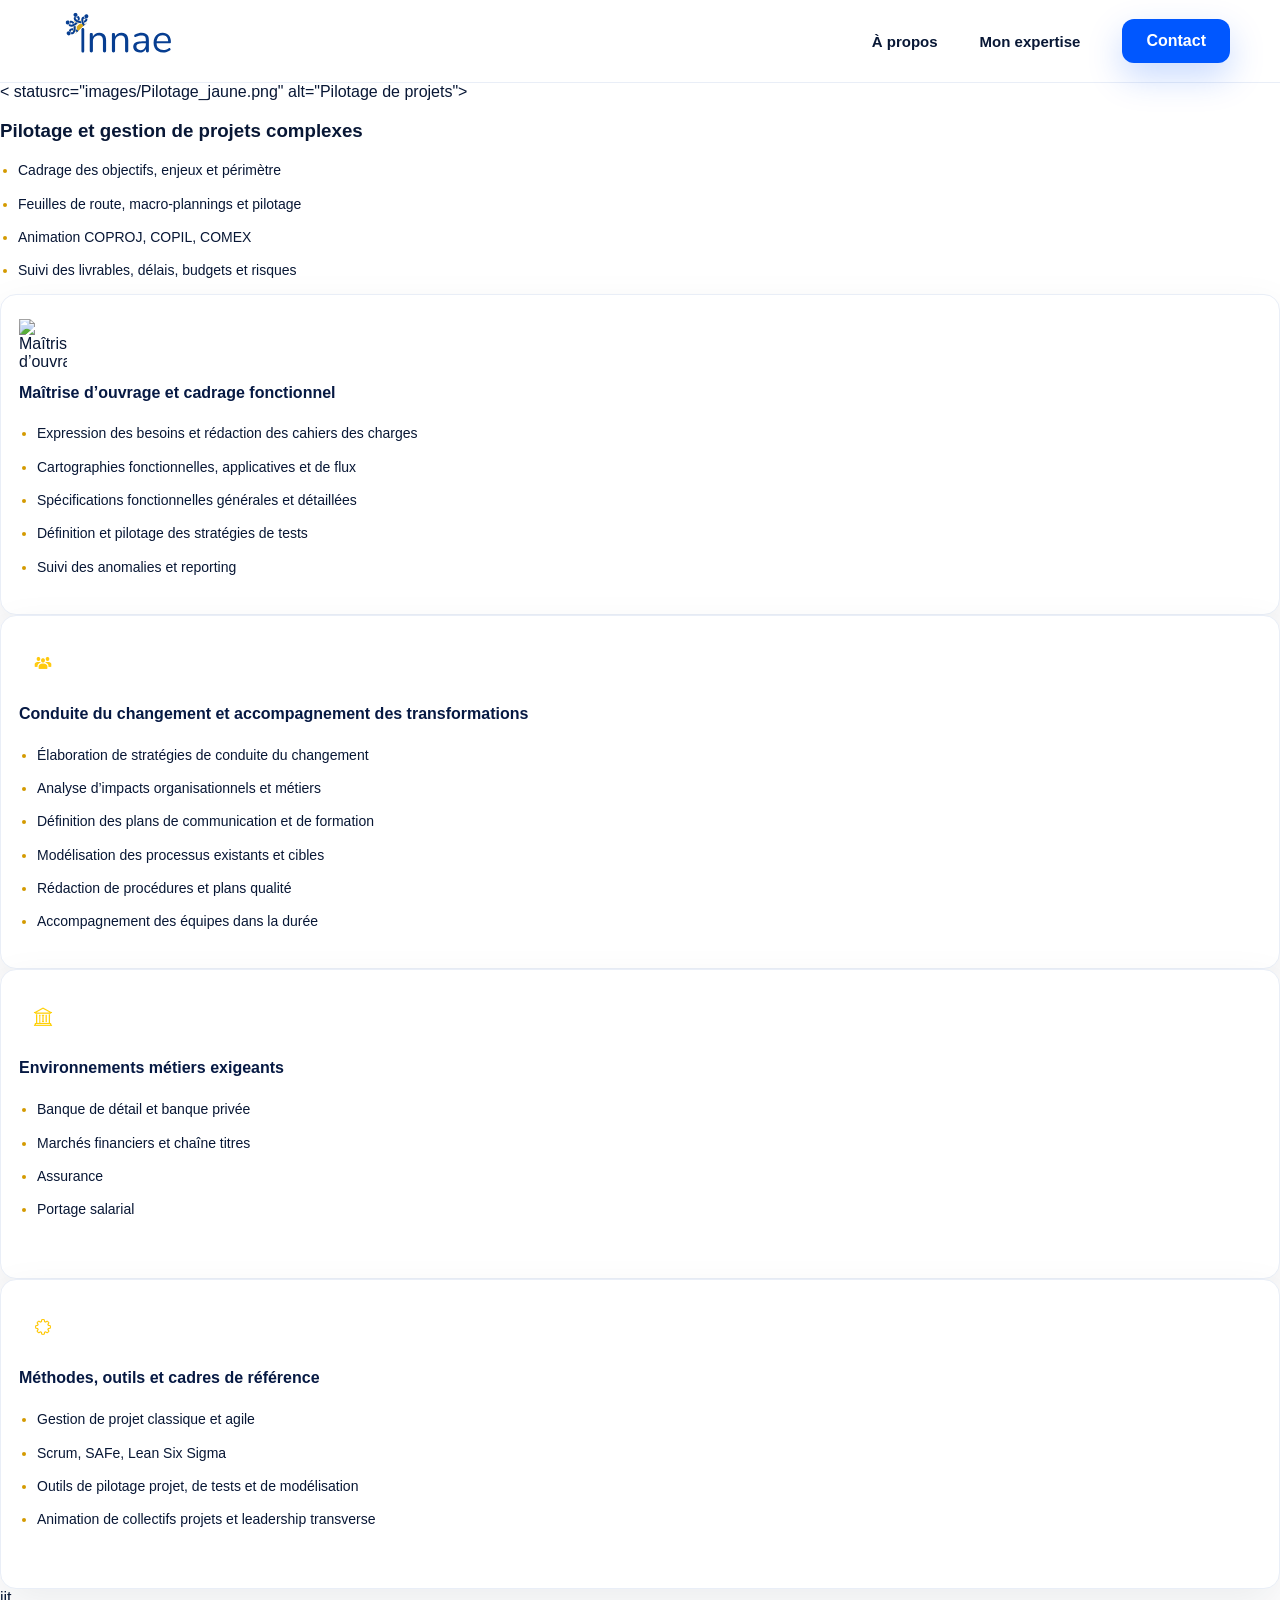
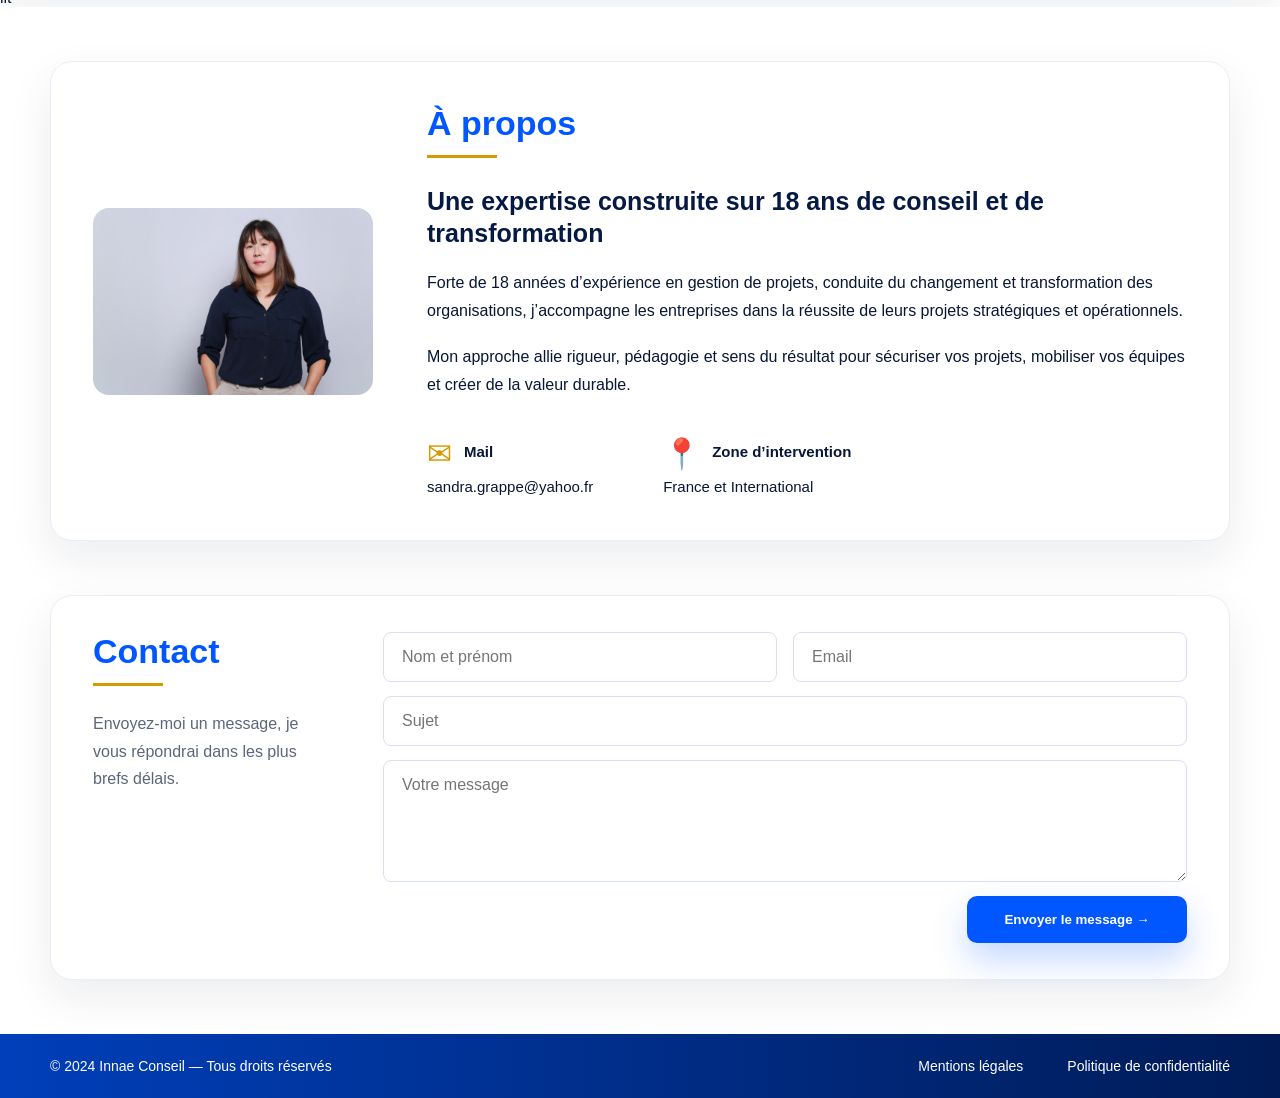
==== index.html @ 9b842333 "Version propre du site Innae Conseil" ====
<!doctype html>
<html lang="fr">
<head>
  <meta charset="utf-8" />
  <meta name="viewport" content="width=device-width, initial-scale=1" />
  <title>Sandra Grappe — Gestion de projet & Conduite du changement</title>
  <link rel="stylesheet" href="styles.css" />
</head>

<body>

<header class="site-header" id="header">
  <div class="nav-container">
    <a class="brand" href="#top" aria-label="Accueil">
      <img class="logo" src="images/logo_Innae_bleu_text.svg" alt="logo Innae">
    </a>

    <nav class="nav" aria-label="Navigation principale">
      <a class="nav-link" href="#a-propos">À propos</a>
      <a class="nav-link" href="#expertise">Mon expertise</a>
      <a class="nav-cta" href="#contact">Contact</a>
    </nav>

    <button class="nav-burger" type="button" aria-label="Ouvrir le menu" aria-expanded="false">
      <span></span><span></span><span></span>
    </button>
  </div>

  <div class="nav-drawer" hidden>
    <a class="nav-link" href="#a-propos">À propos</a>
    <a class="nav-link" href="#expertise">Mon expertise</a>
    <a class="nav-cta" href="#contact">Contact</a>
  </div>
</header>

<main id="top">

  < statusrc="images/Pilotage_jaune.png" alt="Pilotage de projets">
    </div>
    <h3>Pilotage et gestion de projets complexes</h3>
    <ul class="card-list">
      <li>Cadrage des objectifs, enjeux et périmètre</li>
      <li>Feuilles de route, macro-plannings et pilotage</li>
      <li>Animation COPROJ, COPIL, COMEX</li>
      <li>Suivi des livrables, délais, budgets et risques</li>
    </ul>
  </article>

  <article class="card">
    <div class="icon">
      <img src="images/icon-maitrise-ouvrage-jaune.png" alt="Maîtrise d’ouvrage">
    </div>
    <h3>Maîtrise d’ouvrage et cadrage fonctionnel</h3>
    <ul class="card-list">
      <li>Expression des besoins et rédaction des cahiers des charges</li>
      <li>Cartographies fonctionnelles, applicatives et de flux</li>
      <li>Spécifications fonctionnelles générales et détaillées</li>
      <li>Définition et pilotage des stratégies de tests</li>
      <li>Suivi des anomalies et reporting</li>
    </ul>
  </article>

  <article class="card">
    <div class="icon">
      <img src="images/Conduite_changement_jaune.png" alt="Conduite du changement">
    </div>
    <h3>Conduite du changement et accompagnement des transformations</h3>
    <ul class="card-list">
      <li>Élaboration de stratégies de conduite du changement</li>
      <li>Analyse d’impacts organisationnels et métiers</li>
      <li>Définition des plans de communication et de formation</li>
      <li>Modélisation des processus existants et cibles</li>
      <li>Rédaction de procédures et plans qualité</li>
      <li>Accompagnement des équipes dans la durée</li>
    </ul>
  </article>

  <article class="card">
    <div class="icon">
      <img src="images/Icone_environnement_jaune.png" alt="Environnements métiers">
    </div>
    <h3>Environnements métiers exigeants</h3>
    <ul class="card-list">
      <li>Banque de détail et banque privée</li>
      <li>Marchés financiers et chaîne titres</li>
      <li>Assurance</li>
      <li>Portage salarial</li>
    </ul>
  </article>

  <article class="card">
    <div class="icon">
      <img src="images/Engrenage_jaune .png" alt="Méthodes et outils">
    </div>
    <h3>Méthodes, outils et cadres de référence</h3>
    <ul class="card-list">
      <li>Gestion de projet classique et agile</li>
      <li>Scrum, SAFe, Lean Six Sigma</li>
      <li>Outils de pilotage projet, de tests et de modélisation</li>
      <li>Animation de collectifs projets et leadership transverse</li>
    </ul>
  </article>
iit
    </div>
  </section>

  <!-- À PROPOS -->
  <section class="section" id="a-propos">
    <div class="container about-panel">

      <div class="about-media">
        <img src="images/Sandra_face.jpg" alt="Sandra Grappe">
      </div>

      <div class="about-content">
        <h2>À propos</h2>

        <h3>
          Une expertise construite sur 18 ans de conseil et de transformation
        </h3>

        <p>
          Forte de 18 années d’expérience en gestion de projets, conduite du changement
          et transformation des organisations, j’accompagne les entreprises dans la réussite
          de leurs projets stratégiques et opérationnels.
        </p>

        <p>
          Mon approche allie rigueur, pédagogie et sens du résultat pour sécuriser vos projets,
          mobiliser vos équipes et créer de la valeur durable.
        </p>

        <div class="about-infos">
          <p><span>✉</span><strong>Mail</strong><br>sandra.grappe@yahoo.fr</p>
          <p><span>📍</span><strong>Zone d’intervention</strong><br>France et International</p>
        </div>
      </div>

    </div>
  </section>

  <!-- CONTACT -->
  <section class="section contact" id="contact">
    <div class="container contact-panel">

      <div class="contact-intro">
        <h2>Contact</h2>
        <p>
          Envoyez-moi un message, je vous répondrai dans les plus brefs délais.
        </p>
      </div>

      <form class="contact-form" action="#" method="post">
        <div class="form-row">
          <input type="text" name="name" placeholder="Nom et prénom" required>
          <input type="email" name="email" placeholder="Email" required>
        </div>

        <input type="text" name="subject" placeholder="Sujet">

        <textarea name="message" rows="5" placeholder="Votre message" required></textarea>

        <button class="btn-primary" type="submit">
          Envoyer le message →
        </button>
      </form>

    </div>
  </section>

</main>

<footer class="footer">
  <div class="container footer-grid">
    <p>© 2024 Innae Conseil — Tous droits réservés</p>

    <nav class="footer-nav" aria-label="Liens footer">
      <a href="#">Mentions légales</a>
      <a href="#">Politique de confidentialité</a>
    </nav>
  </div>
</footer>

<script src="script.js"></script>
</body>
</html>
---- styles.css ----
:root{
  --blue:#0057ff;
  --blue-dark:#061943;
  --gold:#d49a00;
  --text:#081735;
  --muted:#5d6678;
  --line:#e9eef7;
  --shadow:0 18px 45px rgba(8,23,53,.08);
  --max:1180px;
}

*{
  box-sizing:border-box;
}

html{
  scroll-behavior:smooth;
}

body{
  margin:0;
  font-family:Arial, Helvetica, sans-serif;
  color:var(--text);
  background:#ffffff;
}

body,
main,
.hero,
.section,
.site-header{
  background:#ffffff;
}

img{
  max-width:100%;
  display:block;
}

.container{
  width:min(var(--max), calc(100% - 64px));
  margin:0 auto;
}

.accent{
  color:var(--blue);
}

/* NAVBAR */
.site-header{
  position:sticky;
  top:0;
  z-index:50;
  border-bottom:1px solid var(--line);
}

.nav-container{
  width:min(var(--max), calc(100% - 64px));
  height:82px;
  margin:0 auto;
  display:flex;
  align-items:center;
  justify-content:space-between;
}

.logo{
  width:150px;
  height:auto;
}

.nav{
  display:flex;
  align-items:center;
  gap:42px;
}

.nav-link{
  text-decoration:none;
  color:var(--text);
  font-weight:700;
  font-size:15px;
}

.nav-link:hover{
  color:var(--blue);
}

.nav-cta{
  text-decoration:none;
  background:var(--blue);
  color:#fff;
  padding:13px 24px;
  border-radius:12px;
  font-weight:800;
  box-shadow:0 14px 35px rgba(0,87,255,.22);
}

.nav-burger,
.nav-drawer{
  display:none;
}

/* HERO */
.hero{
  background:#ffffff;
  overflow:hidden;
  padding:70px 0 60px;
}

.hero-grid{
  display:grid;
  grid-template-columns:minmax(0, 55%) minmax(360px, 45%);
  align-items:center;
  gap:60px;
  min-height:620px;
}

.hero-left{
  display:flex;
  flex-direction:column;
  justify-content:center;
  align-items:flex-start;
}

.hero-title{
  margin:0 0 22px;
  font-size:clamp(42px, 4.8vw, 66px);
  line-height:1.08;
  letter-spacing:-1.8px;
  font-weight:900;
  color:var(--blue-dark);
}

.hero-subtitle{
  margin:0 0 34px;
  font-size:22px;
  line-height:1.5;
  color:var(--blue-dark);
}

.hero-proof{
  display:flex;
  align-items:center;
  gap:38px;
  margin:0 0 36px;
}

.proof-item{
  min-width:120px;
  display:flex;
  flex-direction:column;
  align-items:center;
  text-align:center;
  position:relative;
}

.proof-item:not(:last-child)::after{
  content:"";
  position:absolute;
  right:-20px;
  top:12px;
  width:1px;
  height:72px;
  background:#cfd9ec;
}

.proof-icon{
  width:56px;
  height:56px;
  object-fit:contain;
  margin-bottom:12px;
}

.proof-item strong{
  font-size:22px;
  font-weight:900;
}

.proof-item small{
  font-size:16px;
  color:var(--text);
}

.btn-primary{
  display:inline-flex;
  align-items:center;
  justify-content:center;
  gap:10px;
  padding:16px 28px;
  border-radius:10px;
  background:var(--blue);
  color:#fff;
  text-decoration:none;
  font-weight:900;
  border:0;
  cursor:pointer;
  box-shadow:0 16px 35px rgba(0,87,255,.24);
  align-self:flex-start;
}

.hero-right{
  display:flex;
  justify-content:flex-end;
  align-items:center;
}

.hero-visual{
  width:100%;
  max-width:520px;
  background:transparent;
  margin:0;
}

.hero-visual::before,
.hero-visual::after{
  content:none;
  display:none;
}

.hero-visual img{
  width:100%;
  height:auto;
  display:block;
  object-fit:contain;
  background:transparent;
}

/* SECTIONS */
.section{
  padding:54px 0;
}

.section-title{
  margin:0;
  font-size:36px;
  line-height:1.1;
  font-weight:900;
  text-align:center;
  color:var(--blue-dark);
}

.section-title::after,
.contact-intro h2::after,
.about-content h2::after{
  content:"";
  display:block;
  width:70px;
  height:3px;
  background:var(--gold);
  margin:12px auto 0;
}

.section-lead{
  max-width:720px;
  margin:18px auto 36px;
  text-align:center;
  color:var(--muted);
  font-size:16px;
  line-height:1.6;
}

/* EXPERTISE */
.expertise-grid{
  display:grid;
  grid-template-columns:repeat(5, 1fr);
  gap:14px;
}

.card{
  background:#fff;
  border:1px solid var(--line);
  border-radius:16px;
  padding:24px 18px;
  box-shadow:var(--shadow);
  min-height:310px;
}

.icon{
  margin-bottom:16px;
}

.icon img{
  width:48px;
  height:48px;
  display:block;
  object-fit:contain;
}

.card h3{
  margin:0 0 20px;
  font-size:16px;
  line-height:1.3;
  font-weight:900;
  color:var(--blue-dark);
}

.card-list{
  margin:0;
  padding-left:18px;
}

.card-list li{
  margin-bottom:13px;
  font-size:14px;
  line-height:1.45;
  color:var(--text);
}

.card-list li::marker{
  color:var(--gold);
}

/* À PROPOS */
.about-panel{
  display:grid;
  grid-template-columns:280px 1fr;
  gap:54px;
  align-items:center;
  padding:42px;
  background:#fff;
  border:1px solid var(--line);
  border-radius:22px;
  box-shadow:var(--shadow);
}

.about-media img{
  width:100%;
  border-radius:16px;
  object-fit:cover;
}

.about-content h2{
  margin:0 0 28px;
  color:var(--blue);
  font-size:34px;
  font-weight:900;
}

.about-content h2::after{
  margin-left:0;
  margin-right:0;
}

.about-content h3{
  max-width:820px;
  margin:0 0 20px;
  font-size:25px;
  line-height:1.25;
  color:var(--blue-dark);
}

.about-content p{
  max-width:820px;
  margin:0 0 18px;
  color:var(--text);
  font-size:16px;
  line-height:1.75;
}

.about-infos{
  display:flex;
  gap:70px;
  margin-top:32px;
}

.about-infos p{
  margin:0;
  font-size:15px;
  line-height:1.5;
}

.about-infos span{
  display:inline-block;
  margin-right:12px;
  color:var(--gold);
  font-size:30px;
  vertical-align:middle;
}

.about-infos strong{
  font-weight:900;
}

/* CONTACT */
.contact{
  padding-top:0;
}

.contact-panel{
  display:grid;
  grid-template-columns:240px 1fr;
  gap:50px;
  align-items:start;
  padding:36px 42px;
  background:#fff;
  border:1px solid var(--line);
  border-radius:22px;
  box-shadow:var(--shadow);
}

.contact-intro h2{
  margin:0 0 24px;
  font-size:34px;
  color:var(--blue);
  font-weight:900;
}

.contact-intro h2::after{
  margin-left:0;
  margin-right:0;
}

.contact-intro p{
  color:var(--muted);
  font-size:16px;
  line-height:1.7;
}

.contact-form{
  display:flex;
  flex-direction:column;
  gap:14px;
}

.form-row{
  display:grid;
  grid-template-columns:1fr 1fr;
  gap:16px;
}

.contact-form input,
.contact-form textarea{
  width:100%;
  padding:15px 18px;
  border:1px solid #d9e1ee;
  border-radius:8px;
  font:inherit;
  color:var(--text);
  background:#fff;
}

.contact-form textarea{
  resize:vertical;
}

.contact-form button{
  align-self:flex-end;
  min-width:220px;
}

/* FOOTER */
.footer{
  background:linear-gradient(90deg, #003fba, #001b56);
  color:#fff;
  padding:24px 0;
}

.footer-grid{
  display:flex;
  align-items:center;
  justify-content:space-between;
  gap:24px;
}

.footer p{
  margin:0;
  font-size:14px;
}

.footer-nav{
  display:flex;
  gap:44px;
}

.footer-nav a{
  color:#fff;
  text-decoration:none;
  font-size:14px;
}

/* RESPONSIVE */
@media (max-width:1100px){
  .hero-grid{
    grid-template-columns:1fr;
    padding:60px 0;
  }

  .hero-right{
    justify-content:center;
  }

  .expertise-grid{
    grid-template-columns:repeat(2, 1fr);
  }

  .about-panel,
  .contact-panel{
    grid-template-columns:1fr;
  }
}

@media (max-width:760px){
  .container,
  .nav-container{
    width:min(100% - 32px, var(--max));
  }

  .nav{
    display:none;
  }

  .nav-burger{
    display:block;
    background:none;
    border:0;
  }

  .nav-burger span{
    display:block;
    width:26px;
    height:2px;
    background:var(--text);
    margin:6px 0;
  }

  .hero-title{
    font-size:42px;
  }

  .hero-subtitle{
    font-size:18px;
  }

  .hero-proof{
    flex-direction:column;
    align-items:flex-start;
    gap:18px;
  }

  .proof-item{
    align-items:flex-start;
    text-align:left;
  }

  .proof-item:not(:last-child)::after{
    display:none;
  }

  .hero-visual{
    width:100%;
  }

  .expertise-grid{
    grid-template-columns:1fr;
  }

  .form-row{
    grid-template-columns:1fr;
  }

  .about-panel,
  .contact-panel{
    padding:26px;
  }

  .about-infos{
    flex-direction:column;
    gap:20px;
  }

  .footer-grid{
    flex-direction:column;
    text-align:center;
  }

  .footer-nav{
    flex-direction:column;
    gap:12px;
  }
}
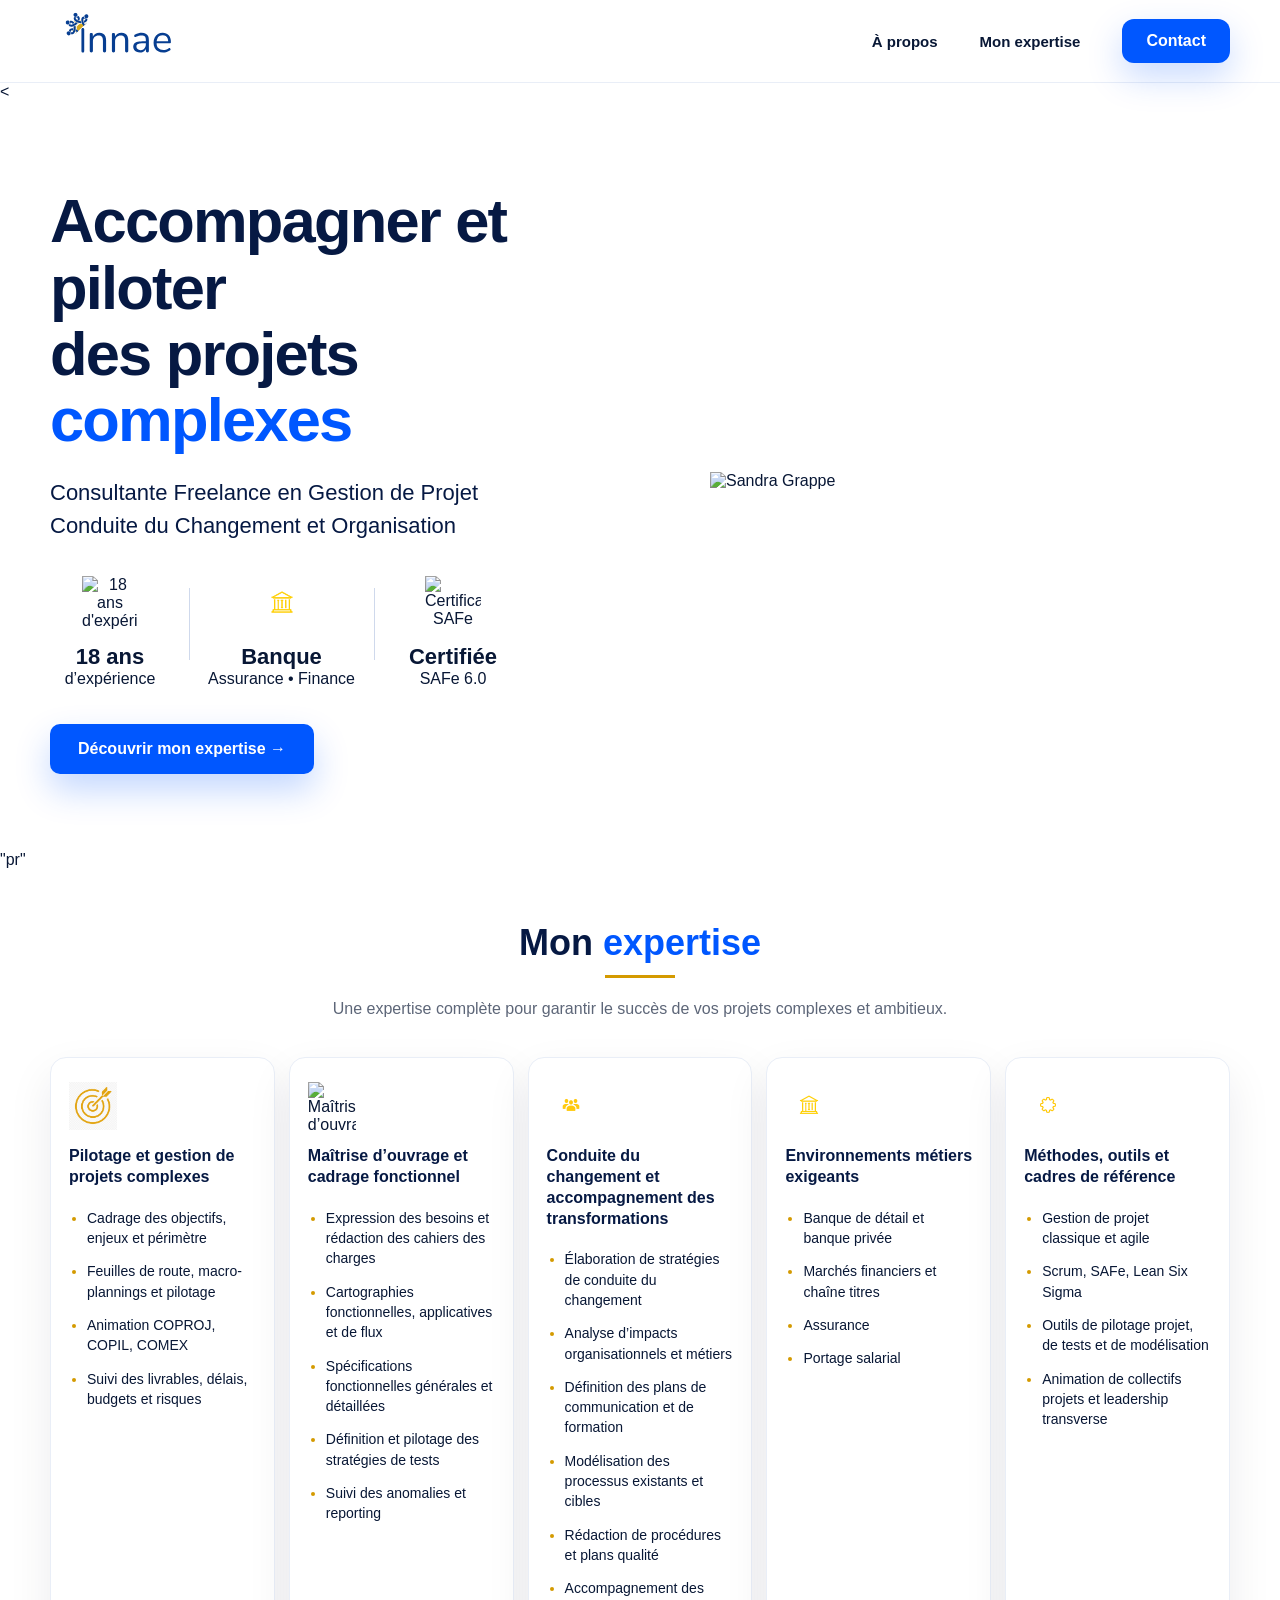
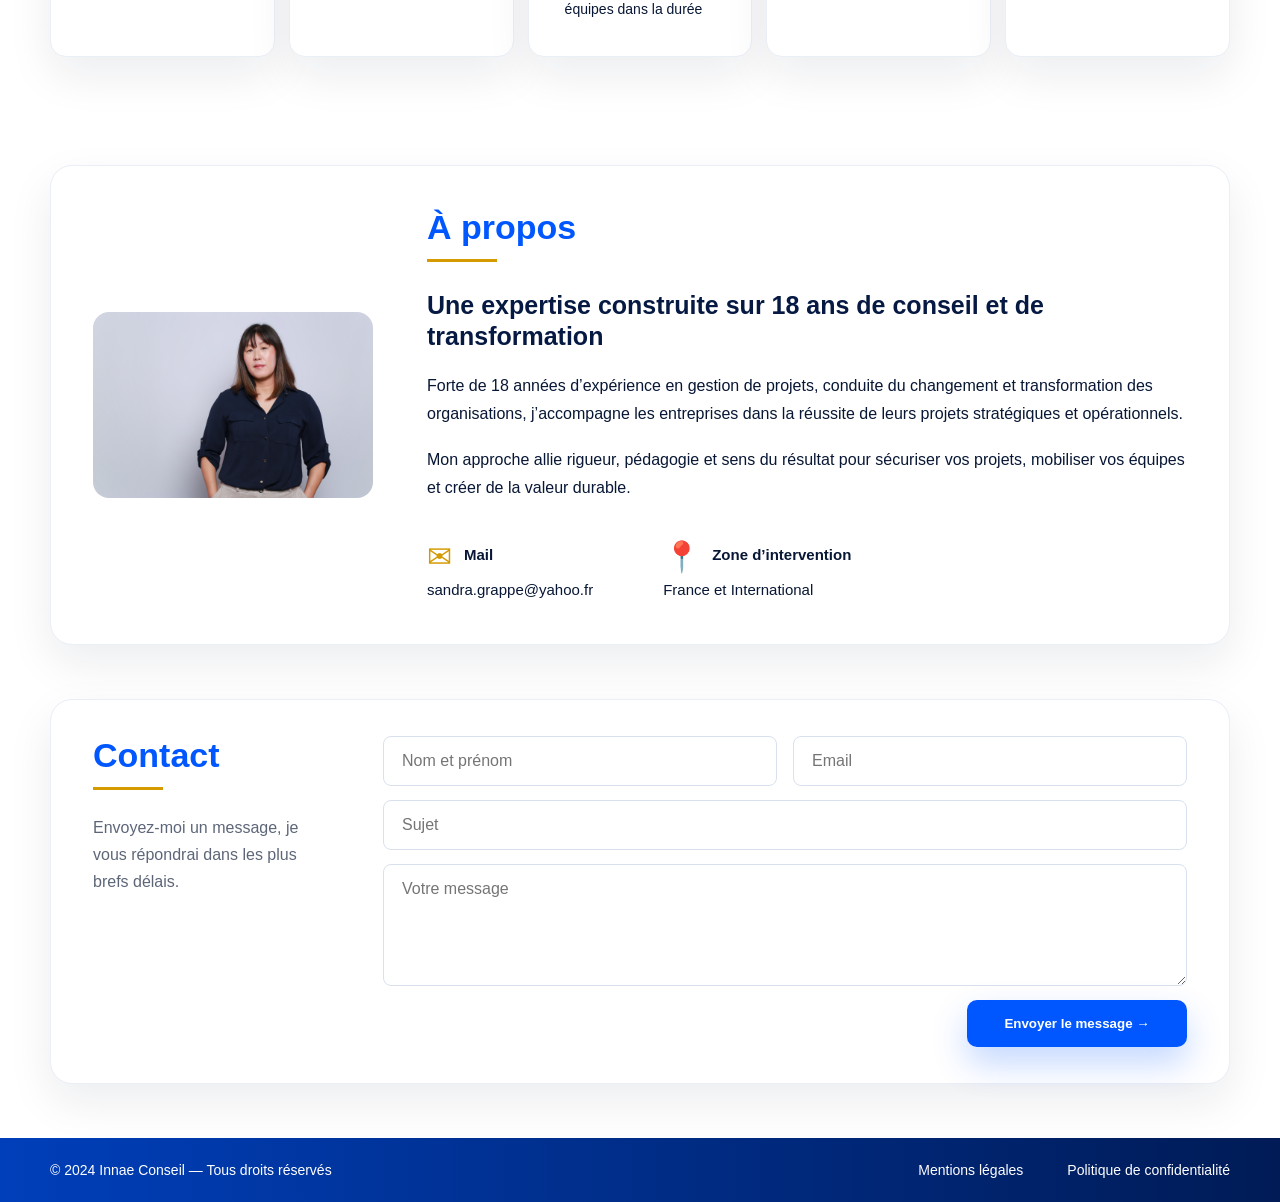
==== commit 27306c01: "Modification index.html" ====
--- a/index.html
+++ b/index.html
@@ -35,7 +35,69 @@
 
 <main id="top">
 
-  < statusrc="images/Pilotage_jaune.png" alt="Pilotage de projets">
+  <<!-- HERO -->
+<section class="hero">
+  <div class="container hero-grid">
+
+    <div class="hero-left">
+      <h1 class="hero-title">
+        Accompagner et piloter<br>
+        des projets <span class="accent">complexes</span>
+      </h1>
+
+      <p class="hero-subtitle">
+        Consultante Freelance en Gestion de Projet<br>
+        Conduite du Changement et Organisation
+      </p>
+
+      <div class="hero-proof">
+        <div class="proof-item">
+          <img class="proof-icon" src="images/icon-experience-jaune.png" alt="18 ans d'expérience">
+          <strong>18 ans</strong>
+          <small>d’expérience</small>
+        </div>
+
+        <div class="proof-item">
+          <img class="proof-icon" src="images/Icone_environnement_jaune.png" alt="Banque Assurance Finance">
+          <strong>Banque</strong>
+          <small>Assurance • Finance</small>
+        </div>
+
+        <div class="proof-item">
+          <img class="proof-icon" src="images/icon-certification-jaune.png" alt="Certification SAFe">
+          <strong>Certifiée</strong>
+          <small>SAFe 6.0</small>
+        </div>
+      </div>
+
+      <a class="btn-primary" href="#expertise">
+        Découvrir mon expertise →
+      </a>
+    </div>
+
+    <div class="hero-right">
+      <div class="hero-visual">
+        <img src="images/Sandra_hero_right.svg" alt="Sandra Grappe">
+      </div>
+    </div>
+
+  </div>
+</section> "pr"
+
+  <!-- MON EXPERTISE -->
+  <section class="section" id="expertise">
+    <div class="container">
+      <h2 class="section-title">Mon <span class="accent">expertise</span></h2>
+
+      <p class="section-lead">
+        Une expertise complète pour garantir le succès de vos projets complexes et ambitieux.
+      </p>
+
+      <div class="expertise-grid">
+
+  <article class="card">
+    <div class="icon">
+      <img src="images/Pilotage_jaune.png" alt="Pilotage de projets">
     </div>
     <h3>Pilotage et gestion de projets complexes</h3>
     <ul class="card-list">
@@ -100,7 +162,8 @@
       <li>Animation de collectifs projets et leadership transverse</li>
     </ul>
   </article>
-iit
+
+    </div>
     </div>
   </section>
 
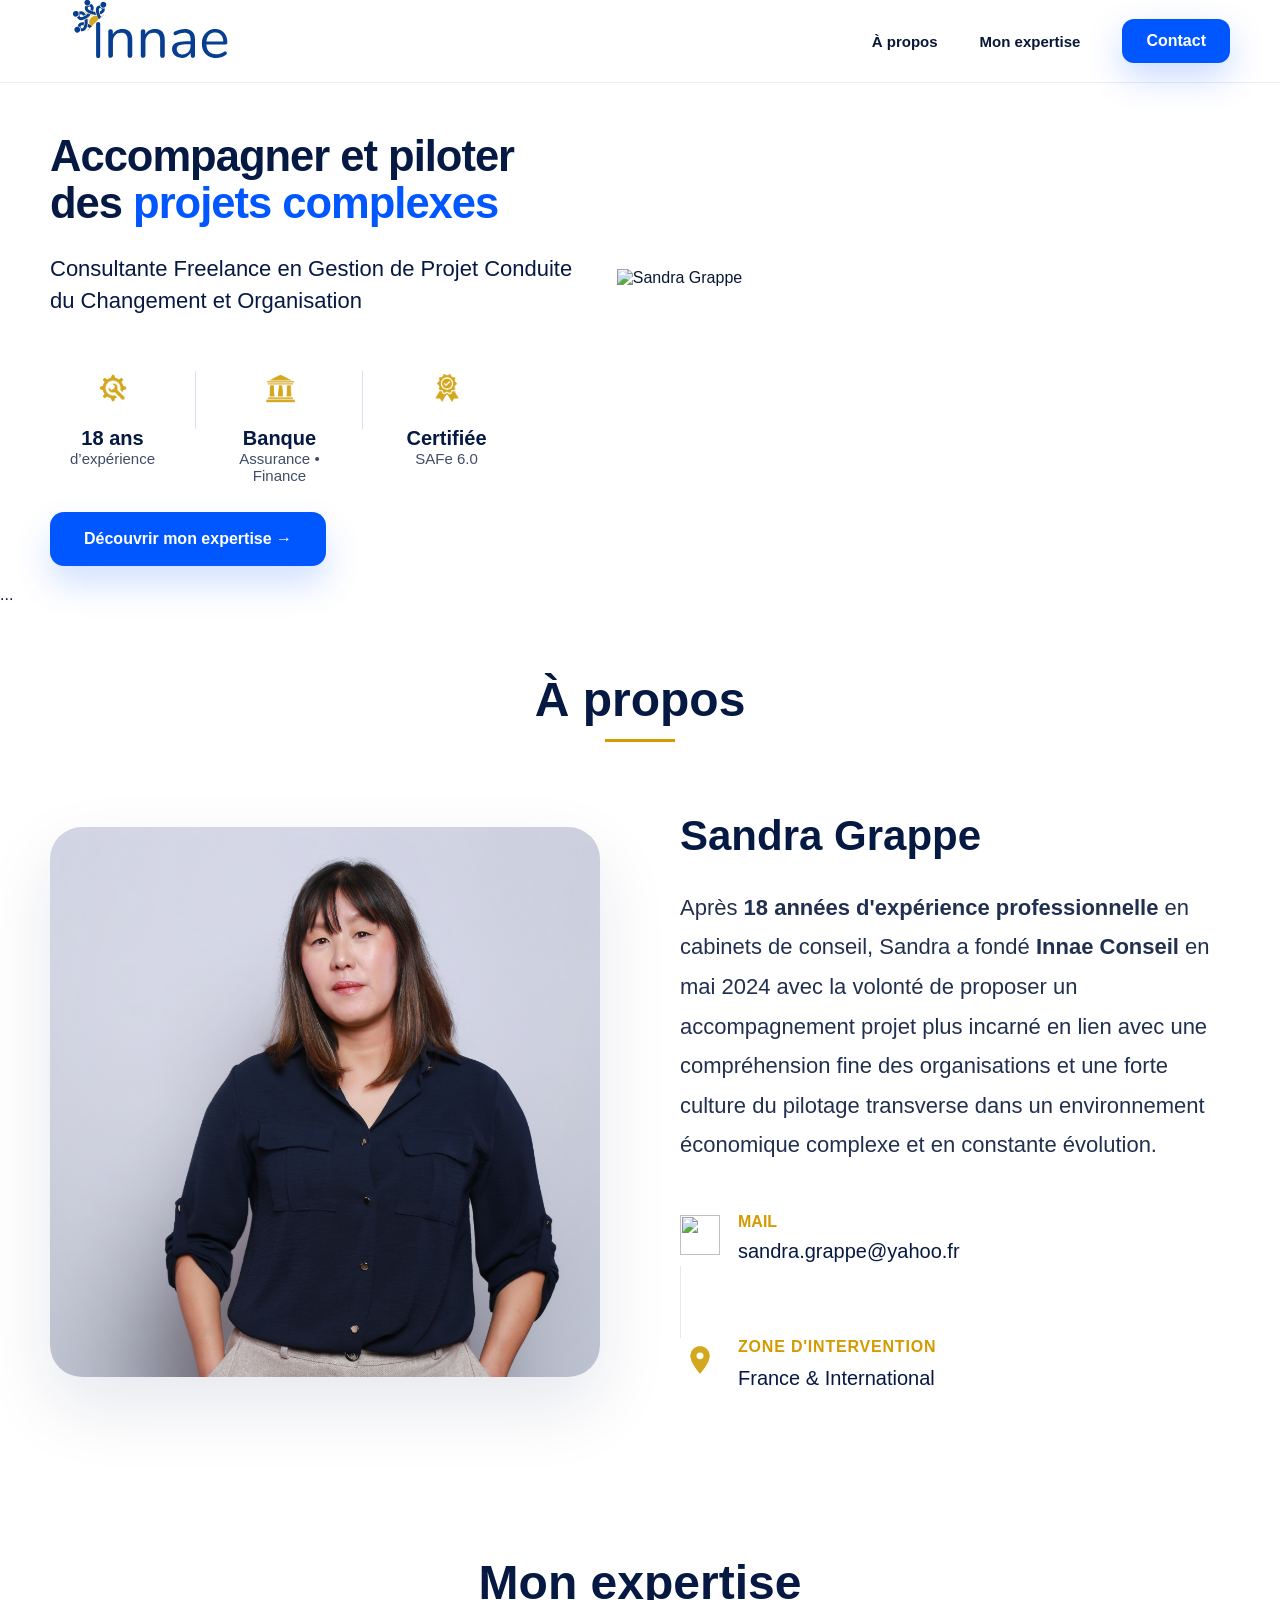
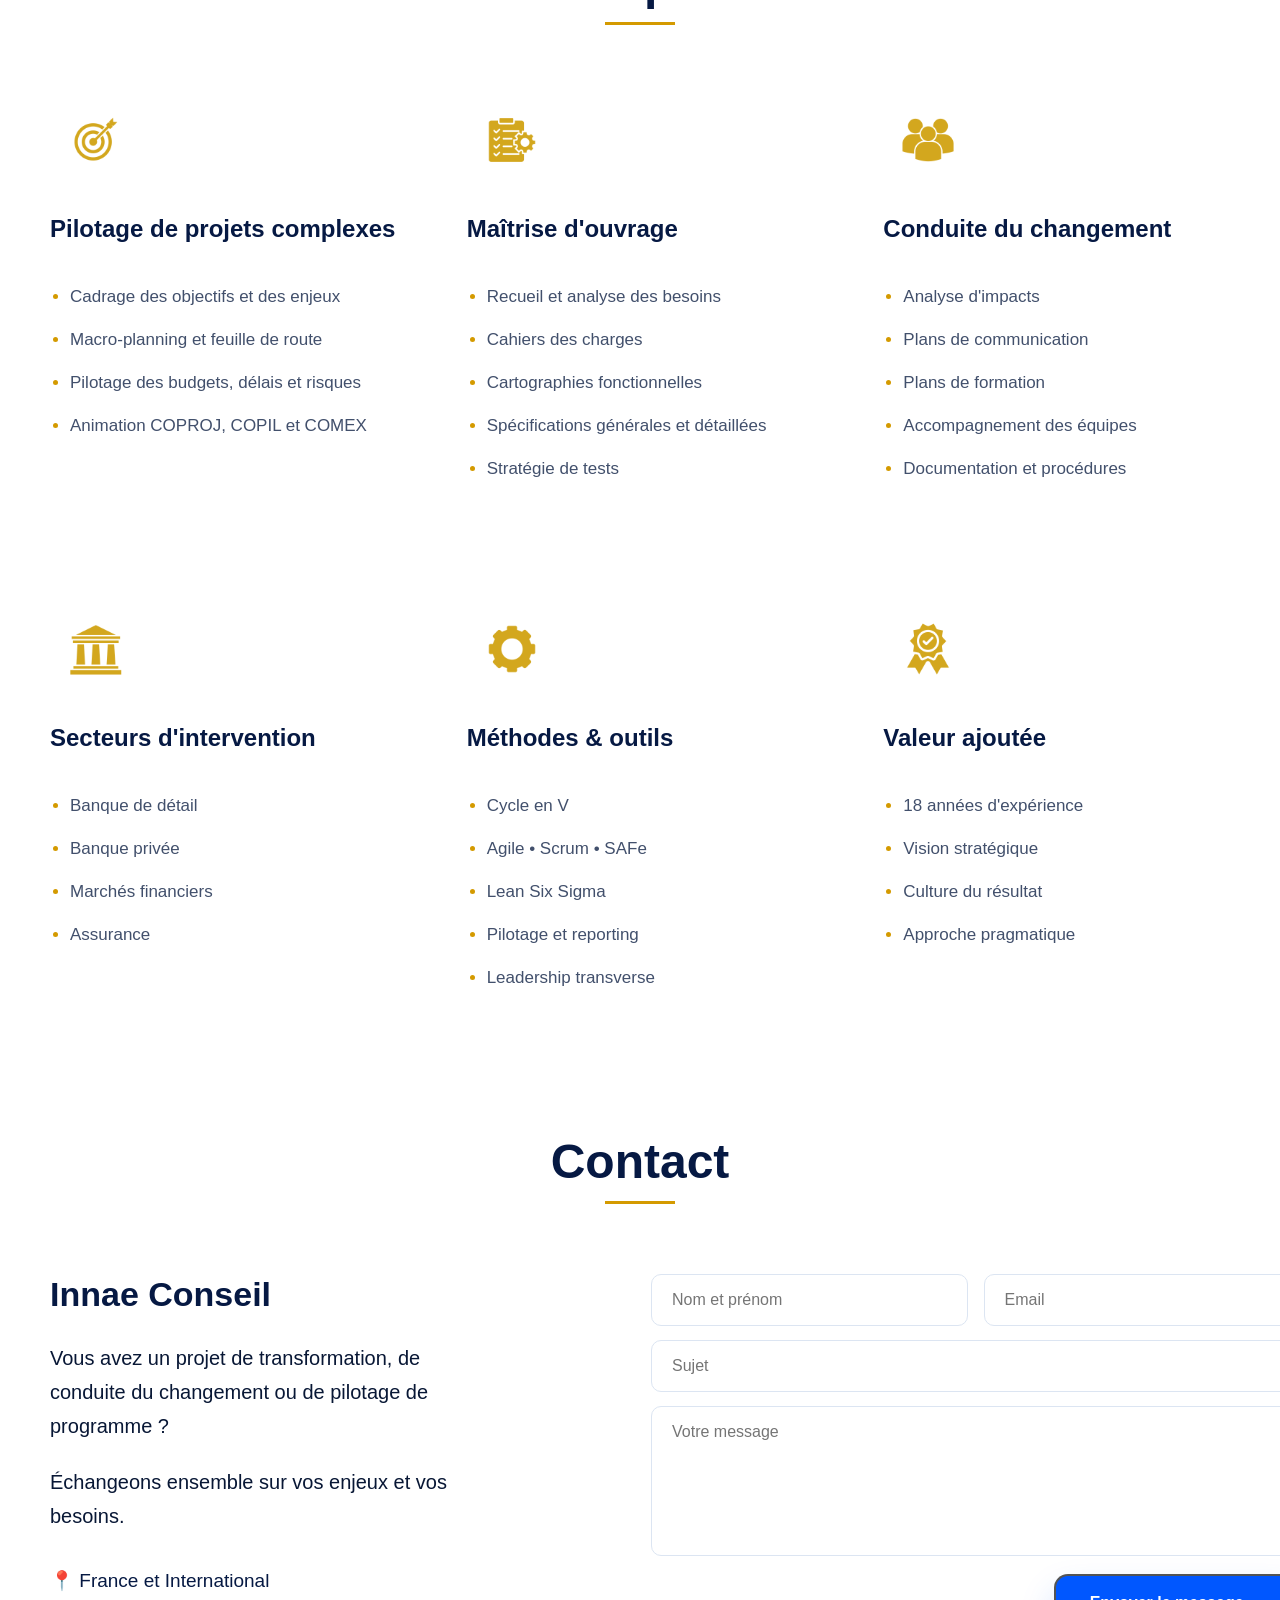
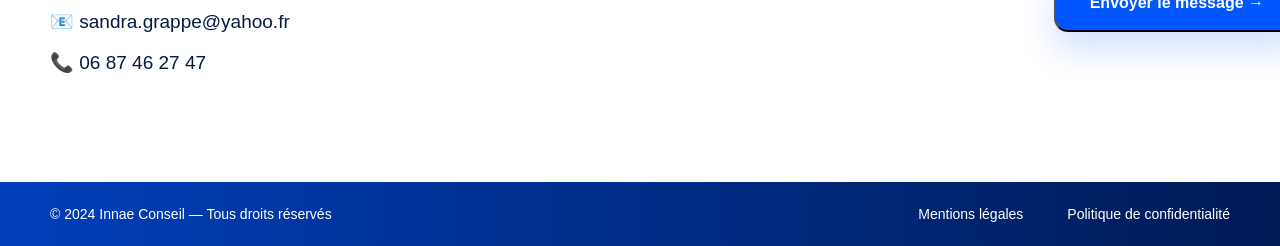
==== commit 0ce18c6b: "Mise à jour du site Innae Conseil" ====
--- a/index.html
+++ b/index.html
@@ -16,7 +16,7 @@
     </a>
 
     <nav class="nav" aria-label="Navigation principale">
-      <a class="nav-link" href="#a-propos">À propos</a>
+      <a class="nav-link" href="#apropos">À propos</a>
       <a class="nav-link" href="#expertise">Mon expertise</a>
       <a class="nav-cta" href="#contact">Contact</a>
     </nav>
@@ -35,36 +35,35 @@
 
 <main id="top">
 
-  <<!-- HERO -->
+  <!-- HERO -->
 <section class="hero">
   <div class="container hero-grid">
 
     <div class="hero-left">
       <h1 class="hero-title">
         Accompagner et piloter<br>
-        des projets <span class="accent">complexes</span>
+        des <span class="accent">projets complexes</span>
       </h1>
 
       <p class="hero-subtitle">
-        Consultante Freelance en Gestion de Projet<br>
-        Conduite du Changement et Organisation
+        Consultante Freelance en Gestion de Projet Conduite du Changement et Organisation
       </p>
 
       <div class="hero-proof">
         <div class="proof-item">
-          <img class="proof-icon" src="images/icon-experience-jaune.png" alt="18 ans d'expérience">
+          <img class="proof-icon" src="images/icon_experience_Innae.png" alt="18 ans d'expérience">
           <strong>18 ans</strong>
           <small>d’expérience</small>
         </div>
 
         <div class="proof-item">
-          <img class="proof-icon" src="images/Icone_environnement_jaune.png" alt="Banque Assurance Finance">
+          <img class="proof-icon" src="images/Banque_INNAE.png" alt="Banque Assurance Finance">
           <strong>Banque</strong>
           <small>Assurance • Finance</small>
         </div>
 
         <div class="proof-item">
-          <img class="proof-icon" src="images/icon-certification-jaune.png" alt="Certification SAFe">
+          <img class="proof-icon" src="images/certifié_iNNAE.png" alt="Certification SAFe">
           <strong>Certifiée</strong>
           <small>SAFe 6.0</small>
         </div>
@@ -82,135 +81,224 @@
     </div>
 
   </div>
-</section> "pr"
+</section> 
+
+<header>
+    ...
+</header>
+
+</section>
+
+
+<section id="apropos" class="about section">
+
+    <div class="container">
+
+        <h2 class="section-title">
+            À <span>propos</span>
+        </h2>
+
+        <div class="about-grid">
+
+            <!-- Photo -->
+            <div class="about-image">
+                <img src="images/Sandra_face.jpg" alt="Sandra Grappe">
+            </div>
+
+            <!-- Texte -->
+            <div class="about-content">
+
+                <h3>Sandra Grappe</h3>
+
+                <p>
+                    Après <strong>18 années d'expérience professionnelle</strong> en cabinets de conseil,
+                    Sandra a fondé <strong>Innae Conseil</strong> en mai 2024 avec la volonté de proposer
+                    un accompagnement projet plus incarné en lien avec une compréhension fine des organisations
+                    et une forte culture du pilotage transverse dans un environnement économique complexe et en constante évolution.
+                </p>
+
+        <div class="about-info">
+            <img src="iimages/EMAIL_INNAE.png" alt="">
+            <div class="about-info-content">
+                <h4>Mail</h4>
+                <a href="mailto:sandra.grappe@yahoo.fr">
+                      sandra.grappe@yahoo.fr
+                </a>
+            </div>
+        </div>
+
+                    <div class="about-separator"></div>
+
+                    <div class="about-info">
+                        <img src="images/Localisation_Innae.png" alt="Localisation">
+                        <div>
+                            <span>Zone d'intervention</span>
+                            <p>France & International</p>
+                        </div>
+                    </div>
+
+                </div>
+
+            </div>
+
+        </div>
+
+    </div>
+
+</section>
 
   <!-- MON EXPERTISE -->
   <section class="section" id="expertise">
+
     <div class="container">
-      <h2 class="section-title">Mon <span class="accent">expertise</span></h2>
-
-      <p class="section-lead">
-        Une expertise complète pour garantir le succès de vos projets complexes et ambitieux.
-      </p>
-
-      <div class="expertise-grid">
-
-  <article class="card">
-    <div class="icon">
-      <img src="images/Pilotage_jaune.png" alt="Pilotage de projets">
-    </div>
-    <h3>Pilotage et gestion de projets complexes</h3>
-    <ul class="card-list">
-      <li>Cadrage des objectifs, enjeux et périmètre</li>
-      <li>Feuilles de route, macro-plannings et pilotage</li>
-      <li>Animation COPROJ, COPIL, COMEX</li>
-      <li>Suivi des livrables, délais, budgets et risques</li>
-    </ul>
-  </article>
-
-  <article class="card">
-    <div class="icon">
-      <img src="images/icon-maitrise-ouvrage-jaune.png" alt="Maîtrise d’ouvrage">
-    </div>
-    <h3>Maîtrise d’ouvrage et cadrage fonctionnel</h3>
-    <ul class="card-list">
-      <li>Expression des besoins et rédaction des cahiers des charges</li>
-      <li>Cartographies fonctionnelles, applicatives et de flux</li>
-      <li>Spécifications fonctionnelles générales et détaillées</li>
-      <li>Définition et pilotage des stratégies de tests</li>
-      <li>Suivi des anomalies et reporting</li>
-    </ul>
-  </article>
-
-  <article class="card">
-    <div class="icon">
-      <img src="images/Conduite_changement_jaune.png" alt="Conduite du changement">
-    </div>
-    <h3>Conduite du changement et accompagnement des transformations</h3>
-    <ul class="card-list">
-      <li>Élaboration de stratégies de conduite du changement</li>
-      <li>Analyse d’impacts organisationnels et métiers</li>
-      <li>Définition des plans de communication et de formation</li>
-      <li>Modélisation des processus existants et cibles</li>
-      <li>Rédaction de procédures et plans qualité</li>
-      <li>Accompagnement des équipes dans la durée</li>
-    </ul>
-  </article>
-
-  <article class="card">
-    <div class="icon">
-      <img src="images/Icone_environnement_jaune.png" alt="Environnements métiers">
-    </div>
-    <h3>Environnements métiers exigeants</h3>
-    <ul class="card-list">
-      <li>Banque de détail et banque privée</li>
-      <li>Marchés financiers et chaîne titres</li>
-      <li>Assurance</li>
-      <li>Portage salarial</li>
-    </ul>
-  </article>
-
-  <article class="card">
-    <div class="icon">
-      <img src="images/Engrenage_jaune .png" alt="Méthodes et outils">
-    </div>
-    <h3>Méthodes, outils et cadres de référence</h3>
-    <ul class="card-list">
-      <li>Gestion de projet classique et agile</li>
-      <li>Scrum, SAFe, Lean Six Sigma</li>
-      <li>Outils de pilotage projet, de tests et de modélisation</li>
-      <li>Animation de collectifs projets et leadership transverse</li>
-    </ul>
-  </article>
-
-    </div>
-    </div>
-  </section>
-
-  <!-- À PROPOS -->
-  <section class="section" id="a-propos">
-    <div class="container about-panel">
-
-      <div class="about-media">
-        <img src="images/Sandra_face.jpg" alt="Sandra Grappe">
-      </div>
-
-      <div class="about-content">
-        <h2>À propos</h2>
-
-        <h3>
-          Une expertise construite sur 18 ans de conseil et de transformation
-        </h3>
+
+        <h2 class="section-title">
+            Mon expertise
+        </h2>
+
+        <div class="expertise-grid">
+
+            <!-- 1 -->
+            <article class="expertise-item">
+
+                <div class="expertise-icon">
+                    <img src="images/cible_INNAE.png" alt="Pilotage de projets complexes">
+                </div>
+
+                <h3>Pilotage de projets complexes</h3>
+
+                <ul>
+                    <li>Cadrage des objectifs et des enjeux</li>
+                    <li>Macro-planning et feuille de route</li>
+                    <li>Pilotage des budgets, délais et risques</li>
+                    <li>Animation COPROJ, COPIL et COMEX</li>
+                </ul>
+
+            </article>
+
+            <!-- 2 -->
+            <article class="expertise-item">
+
+                <div class="expertise-icon">
+                    <img src="images/Maitrise d'ouvrage_INNAE .png" alt="Maitrise d'ouvrage">
+                </div>
+
+                <h3>Maîtrise d'ouvrage</h3>
+
+                <ul>
+                    <li>Recueil et analyse des besoins</li>
+                    <li>Cahiers des charges</li>
+                    <li>Cartographies fonctionnelles</li>
+                    <li>Spécifications générales et détaillées</li>
+                    <li>Stratégie de tests</li>
+                </ul>
+
+            </article>
+
+            <!-- 3 -->
+            <article class="expertise-item">
+
+                <div class="expertise-icon">
+                    <img src="images/Conduite_Changement_Innae.png" alt="Conduite du changement">
+                </div>
+
+                <h3>Conduite du changement</h3>
+
+                <ul>
+                    <li>Analyse d'impacts</li>
+                    <li>Plans de communication</li>
+                    <li>Plans de formation</li>
+                    <li>Accompagnement des équipes</li>
+                    <li>Documentation et procédures</li>
+                </ul>
+
+            </article>
+
+            <!-- 4 -->
+            <article class="expertise-item">
+
+                <div class="expertise-icon">
+                    <img src="images/Banque_INNAE.png" alt="Environnements ">
+                </div>
+
+                <h3>Secteurs d'intervention</h3>
+
+                <ul>
+                    <li>Banque de détail</li>
+                    <li>Banque privée</li>
+                    <li>Marchés financiers</li>
+                    <li>Assurance</li>
+                </ul>
+
+            </article>
+
+            <!-- 5 -->
+            <article class="expertise-item">
+
+                <div class="expertise-icon">
+                    <img src="images/METHODES_OUTILS_INNAE.png" alt="Méthodes et outils">
+                </div>
+
+                <h3>Méthodes & outils</h3>
+
+                <ul>
+                    <li>Cycle en V</li>
+                    <li>Agile • Scrum • SAFe</li>
+                    <li>Lean Six Sigma</li>
+                    <li>Pilotage et reporting</li>
+                    <li>Leadership transverse</li>
+                </ul>
+
+            </article>
+
+            <!-- 6 -->
+            <article class="expertise-item">
+
+                <div class="expertise-icon">
+                    <img src="images/certifié_iNNAE.png" alt="">
+                </div>
+
+                <h3>Valeur ajoutée</h3>
+
+                <ul>
+                    <li>18 années d'expérience</li>
+                    <li>Vision stratégique</li>
+                    <li>Culture du résultat</li>
+                    <li>Approche pragmatique</li>
+                </ul>
+
+            </article>
+
+        </div>
+
+    </div>
+
+</section>
+
+<section class="contact" id="contact">
+  <div class="container">
+
+    <h2 class="section-title">Contact</h2>
+
+    <div class="contact-grid">
+
+      <div class="contact-info">
+        <h3>Innae Conseil</h3>
 
         <p>
-          Forte de 18 années d’expérience en gestion de projets, conduite du changement
-          et transformation des organisations, j’accompagne les entreprises dans la réussite
-          de leurs projets stratégiques et opérationnels.
+          Vous avez un projet de transformation, de conduite du changement
+          ou de pilotage de programme ?
         </p>
 
         <p>
-          Mon approche allie rigueur, pédagogie et sens du résultat pour sécuriser vos projets,
-          mobiliser vos équipes et créer de la valeur durable.
+          Échangeons ensemble sur vos enjeux et vos besoins.
         </p>
 
-        <div class="about-infos">
-          <p><span>✉</span><strong>Mail</strong><br>sandra.grappe@yahoo.fr</p>
-          <p><span>📍</span><strong>Zone d’intervention</strong><br>France et International</p>
-        </div>
-      </div>
-
-    </div>
-  </section>
-
-  <!-- CONTACT -->
-  <section class="section contact" id="contact">
-    <div class="container contact-panel">
-
-      <div class="contact-intro">
-        <h2>Contact</h2>
-        <p>
-          Envoyez-moi un message, je vous répondrai dans les plus brefs délais.
-        </p>
+        <ul class="contact-list">
+          <li>📍 France et International</li>
+          <li>📧 sandra.grappe@yahoo.fr</li>
+          <li>📞 06 87 46 27 47</li>
+        </ul>
       </div>
 
       <form class="contact-form" action="#" method="post">
@@ -220,7 +308,6 @@
         </div>
 
         <input type="text" name="subject" placeholder="Sujet">
-
         <textarea name="message" rows="5" placeholder="Votre message" required></textarea>
 
         <button class="btn-primary" type="submit">
@@ -229,9 +316,8 @@
       </form>
 
     </div>
-  </section>
-
-</main>
+  </div>
+</section>
 
 <footer class="footer">
   <div class="container footer-grid">
--- a/styles.css
+++ b/styles.css
@@ -64,7 +64,7 @@
 }
 
 .logo{
-  width:150px;
+  width:220px;
   height:auto;
 }
 
@@ -102,127 +102,221 @@
 
 /* HERO */
 .hero{
-  background:#ffffff;
-  overflow:hidden;
-  padding:70px 0 60px;
+  background:#fff;
+  padding:50px 0 20px;
 }
 
 .hero-grid{
   display:grid;
-  grid-template-columns:minmax(0, 55%) minmax(360px, 45%);
+  grid-template-columns:46% 54%;
   align-items:center;
-  gap:60px;
-  min-height:620px;
+  gap:24px;
+  min-height:400px;
 }
 
 .hero-left{
   display:flex;
   flex-direction:column;
-  justify-content:center;
   align-items:flex-start;
+  width:100%;
+  max-width:640px;
 }
 
 .hero-title{
-  margin:0 0 22px;
-  font-size:clamp(42px, 4.8vw, 66px);
+  margin:0 0 26px;
+  max-width:600px;
+  font-size:clamp(38px, 3.4vw, 52px);
   line-height:1.08;
-  letter-spacing:-1.8px;
+  letter-spacing:-1px;
   font-weight:900;
   color:var(--blue-dark);
 }
 
+.hero-title .accent{
+  color:var(--blue);
+  white-space:nowrap;
+}
+
 .hero-subtitle{
-  margin:0 0 34px;
+  width:100%;
+  max-width:600px;
+  margin:0 0 46px;
   font-size:22px;
-  line-height:1.5;
+  line-height:1.45;
   color:var(--blue-dark);
 }
 
 .hero-proof{
   display:flex;
-  align-items:center;
-  gap:38px;
-  margin:0 0 36px;
+  align-items:flex-start;
+  gap:42px;
+  margin:0 0 28px;
 }
 
 .proof-item{
-  min-width:120px;
+  position:relative;
+  width:125px;
+  min-width:125px;
   display:flex;
   flex-direction:column;
   align-items:center;
   text-align:center;
-  position:relative;
 }
 
 .proof-item:not(:last-child)::after{
   content:"";
   position:absolute;
-  right:-20px;
-  top:12px;
+  right:-21px;
+  top:8px;
   width:1px;
-  height:72px;
-  background:#cfd9ec;
+  height:58px;
+  background:#d9e2f2;
 }
 
 .proof-icon{
-  width:56px;
-  height:56px;
+  width:50px;
+  height:50px;
   object-fit:contain;
-  margin-bottom:12px;
+  display:block;
+  margin-bottom:14px;
 }
 
 .proof-item strong{
-  font-size:22px;
+  font-size:20px;
   font-weight:900;
+  color:var(--blue-dark);
 }
 
 .proof-item small{
-  font-size:16px;
-  color:var(--text);
+  font-size:15px;
+  color:#3f4d68;
 }
 
 .btn-primary{
   display:inline-flex;
   align-items:center;
   justify-content:center;
-  gap:10px;
-  padding:16px 28px;
-  border-radius:10px;
+  padding:18px 34px;
+  border-radius:14px;
   background:var(--blue);
   color:#fff;
   text-decoration:none;
-  font-weight:900;
-  border:0;
-  cursor:pointer;
-  box-shadow:0 16px 35px rgba(0,87,255,.24);
-  align-self:flex-start;
+  font-size:16px;
+  font-weight:800;
+  box-shadow:0 18px 35px rgba(0,87,255,.18);
 }
 
 .hero-right{
   display:flex;
   justify-content:flex-end;
-  align-items:center;
+  align-items:flex-start;
 }
 
 .hero-visual{
-  width:100%;
-  max-width:520px;
-  background:transparent;
-  margin:0;
-}
-
-.hero-visual::before,
-.hero-visual::after{
-  content:none;
-  display:none;
+  width:125%;
+  max-width:960px;
+  margin-left:auto;
+  margin-top:-80px;
 }
 
 .hero-visual img{
   width:100%;
   height:auto;
   display:block;
-  object-fit:contain;
-  background:transparent;
+}
+/*=========================
+        A PROPOS
+==========================*/
+
+.about{
+    padding:60px 0 100px;
+    background:#fff;
+}
+
+.about-grid{
+    display:grid;
+    grid-template-columns:1fr 1fr;
+    gap:80px;
+    align-items:center;
+}
+
+.about-photo{
+    display:flex;
+    justify-content:center;
+    align-items:center;
+}
+
+.about-photo img{
+    width:100%;
+    max-width:550px;   /* augmente ou diminue selon le rendu souhaité */
+    height:auto;
+    display:block;
+    border-radius:24px;
+    box-shadow:0 20px 50px rgba(0,0,0,.08);
+}
+
+.about-content{
+    width:100%;
+}
+
+.about-intro{
+    font-size:22px;
+    line-height:1.8;
+    color:var(--text);
+}
+
+.about-intro strong{
+    color:var(--blue-dark);
+    font-weight:700;
+}
+/* Bloc des informations */
+
+.about-infos{
+    display:flex;
+    align-items:flex-start;
+    gap:50px;
+    margin-top:45px;
+}
+
+.about-info{
+    display:flex;
+    align-items:flex-start;
+    gap:12px;
+}
+
+.about-info img{
+    width:28px;
+    height:28px;
+    margin-top:2px;
+    flex-shrink:0;
+}
+
+.about-info-content{
+    display:flex;
+    flex-direction:column;
+}
+
+.about-info-content h4{
+    margin:0 0 6px;
+    font-size:16px;
+    font-weight:800;
+    color:var(--gold);
+    text-transform:uppercase;
+    white-space:nowrap;      /* Zone d'intervention sur une seule ligne */
+}
+
+.about-info-content p,
+.about-info-content a{
+    margin:0;
+    font-size:18px;
+    color:var(--blue-dark);
+    text-decoration:none;
+    line-height:1.5;
+}
+
+.about-divider{
+    width:1px;
+    background:#e3e8f1;
 }
 
 /* SECTIONS */
@@ -259,164 +353,269 @@
   line-height:1.6;
 }
 
-/* EXPERTISE */
+/*======================================
+            MON EXPERTISE
+=======================================*/
+
+.expertise{
+    padding:80px 0 110px;
+}
+
+.section-title{
+    text-align:center;
+    font-size:48px;
+    font-weight:900;
+    color:var(--blue-dark);
+    margin-bottom:70px;
+}
+
+.section-lead{
+    max-width:780px;
+    margin:0 auto 90px;
+    text-align:center;
+    font-size:20px;
+    line-height:1.7;
+    color:#5d6b86;
+}
+
 .expertise-grid{
+
+    display:grid;
+
+    grid-template-columns:repeat(3,1fr);
+
+    gap:90px 70px;
+
+}
+
+.expertise-item{
+
+    display:flex;
+    flex-direction:column;
+
+}
+
+.expertise-icon{
+    margin-bottom:4px;
+}
+
+.expertise-icon img{
+    width:90px;
+    height:90px;
+    object-fit:contain;
+    display:block;
+
+    /* Conserve les couleurs d'origine de l'icône */
+    filter:none;
+}
+.expertise-item h3{
+
+    margin-bottom:22px;
+
+    font-size:24px;
+
+    line-height:1.35;
+
+    font-weight:800;
+
+    color:var(--blue-dark);
+
+}
+
+.expertise-item ul{
+
+    padding-left:20px;
+
+}
+
+.expertise-item li{
+
+    margin-bottom:14px;
+
+    line-height:1.7;
+
+    font-size:17px;
+
+    color:#42506c;
+
+}
+
+.expertise-item li::marker{
+
+    color:var(--gold);
+
+}
+
+/* ===========================
+   À PROPOS
+=========================== */
+
+.about{
+  padding:70px 0 110px;
+  background:#fff;
+}
+
+.about .section-title{
+  margin-bottom:70px;
+}
+
+/* Grille 50 / 50 */
+.about-grid{
   display:grid;
-  grid-template-columns:repeat(5, 1fr);
-  gap:14px;
-}
-
-.card{
-  background:#fff;
-  border:1px solid var(--line);
-  border-radius:16px;
-  padding:24px 18px;
-  box-shadow:var(--shadow);
-  min-height:310px;
-}
-
-.icon{
-  margin-bottom:16px;
-}
-
-.icon img{
-  width:48px;
-  height:48px;
+  grid-template-columns:1fr 1fr;
+  gap:80px;
+  align-items:center;
+}
+
+/* Image gauche */
+.about-image{
+  width:100%;
+  aspect-ratio:1 / 1;
+  overflow:hidden;
+  border-radius:32px;
+  box-shadow:0 30px 70px rgba(14,31,77,.10);
+}
+
+.about-image img{
+  width:100%;
+  height:100%;
   display:block;
-  object-fit:contain;
-}
-
-.card h3{
-  margin:0 0 20px;
-  font-size:16px;
-  line-height:1.3;
+  object-fit:cover;
+
+  /* Cadrage équilibré : même espace à gauche et à droite des bras */
+  object-position:70% center;
+}
+/* Texte droite */
+.about-content{
+  max-width:660px;
+}
+
+.about-content h3{
+  margin:0 0 28px;
+  font-size:42px;
+  line-height:1.15;
   font-weight:900;
   color:var(--blue-dark);
 }
 
-.card-list{
+.about-content p{
+  margin:0 0 48px;
+  font-size:22px;
+  line-height:1.8;
+  color:#22304f;
+}
+
+/* Infos mail + zone */
+.about-infos{
+  display:flex;
+  align-items:flex-start;
+  gap:42px;
+}
+
+.about-info{
+  display:flex;
+  gap:18px;
+  align-items:flex-start;
+}
+
+.about-info img{
+  width:40px;
+  height:40px;
+  object-fit:contain;
+}
+
+.about-info span{
+  display:block;
+  margin-bottom:8px;
+  color:var(--gold);
+  font-size:16px;
+  font-weight:900;
+  text-transform:uppercase;
+  letter-spacing:.05em;
+}
+
+.about-info a,
+.about-info p{
   margin:0;
-  padding-left:18px;
-}
-
-.card-list li{
-  margin-bottom:13px;
-  font-size:14px;
+  color:var(--blue-dark);
+  font-size:20px;
   line-height:1.45;
-  color:var(--text);
-}
-
-.card-list li::marker{
-  color:var(--gold);
-}
-
-/* À PROPOS */
-.about-panel{
-  display:grid;
-  grid-template-columns:280px 1fr;
-  gap:54px;
-  align-items:center;
-  padding:42px;
-  background:#fff;
-  border:1px solid var(--line);
-  border-radius:22px;
-  box-shadow:var(--shadow);
-}
-
-.about-media img{
-  width:100%;
-  border-radius:16px;
-  object-fit:cover;
-}
-
-.about-content h2{
-  margin:0 0 28px;
-  color:var(--blue);
-  font-size:34px;
-  font-weight:900;
-}
-
-.about-content h2::after{
-  margin-left:0;
-  margin-right:0;
-}
-
-.about-content h3{
-  max-width:820px;
-  margin:0 0 20px;
-  font-size:25px;
-  line-height:1.25;
-  color:var(--blue-dark);
-}
-
-.about-content p{
-  max-width:820px;
-  margin:0 0 18px;
-  color:var(--text);
-  font-size:16px;
-  line-height:1.75;
-}
-
-.about-infos{
-  display:flex;
-  gap:70px;
-  margin-top:32px;
-}
-
-.about-infos p{
-  margin:0;
-  font-size:15px;
-  line-height:1.5;
-}
-
-.about-infos span{
-  display:inline-block;
-  margin-right:12px;
-  color:var(--gold);
-  font-size:30px;
-  vertical-align:middle;
-}
-
-.about-infos strong{
-  font-weight:900;
+  text-decoration:none;
+}
+
+.about-separator{
+  width:1px;
+  height:72px;
+  background:#e3e8f1;
+}
+
+/* Responsive */
+@media (max-width:900px){
+  .about-grid{
+    grid-template-columns:1fr;
+    gap:50px;
+  }
+
+  .about-content{
+    max-width:100%;
+  }
+
+  .about-infos{
+    flex-direction:column;
+    gap:28px;
+  }
+
+  .about-separator{
+    display:none;
+  }
 }
 
 /* CONTACT */
 .contact{
-  padding-top:0;
-}
-
-.contact-panel{
+  padding:60px 0 90px;
+  background:#fff;
+}
+
+.contact .section-title{
+  margin-bottom:70px;
+}
+
+.contact-grid{
   display:grid;
-  grid-template-columns:240px 1fr;
-  gap:50px;
+  grid-template-columns:45% 55%;
+  gap:70px;
   align-items:start;
-  padding:36px 42px;
-  background:#fff;
-  border:1px solid var(--line);
-  border-radius:22px;
-  box-shadow:var(--shadow);
-}
-
-.contact-intro h2{
-  margin:0 0 24px;
+}
+
+.contact-info h3{
+  margin:0 0 26px;
   font-size:34px;
-  color:var(--blue);
-  font-weight:900;
-}
-
-.contact-intro h2::after{
-  margin-left:0;
-  margin-right:0;
-}
-
-.contact-intro p{
-  color:var(--muted);
-  font-size:16px;
+  line-height:1.2;
+  color:var(--blue-dark);
+}
+
+.contact-info p{
+  max-width:440px;
+  margin:0 0 22px;
+  font-size:20px;
   line-height:1.7;
+  color:var(--text);
+}
+
+.contact-list{
+  list-style:none;
+  padding:0;
+  margin:36px 0 0;
+}
+
+.contact-list li{
+  margin-bottom:18px;
+  font-size:19px;
+  color:var(--blue-dark);
 }
 
 .contact-form{
+  width:100%;
   display:flex;
   flex-direction:column;
   gap:14px;
@@ -431,21 +630,20 @@
 .contact-form input,
 .contact-form textarea{
   width:100%;
-  padding:15px 18px;
-  border:1px solid #d9e1ee;
-  border-radius:8px;
+  padding:16px 20px;
+  border:1px solid #dce5f2;
+  border-radius:10px;
   font:inherit;
-  color:var(--text);
-  background:#fff;
 }
 
 .contact-form textarea{
+  min-height:150px;
   resize:vertical;
 }
 
-.contact-form button{
+.contact-form .btn-primary{
   align-self:flex-end;
-  min-width:220px;
+  margin-top:4px;
 }
 
 /* FOOTER */
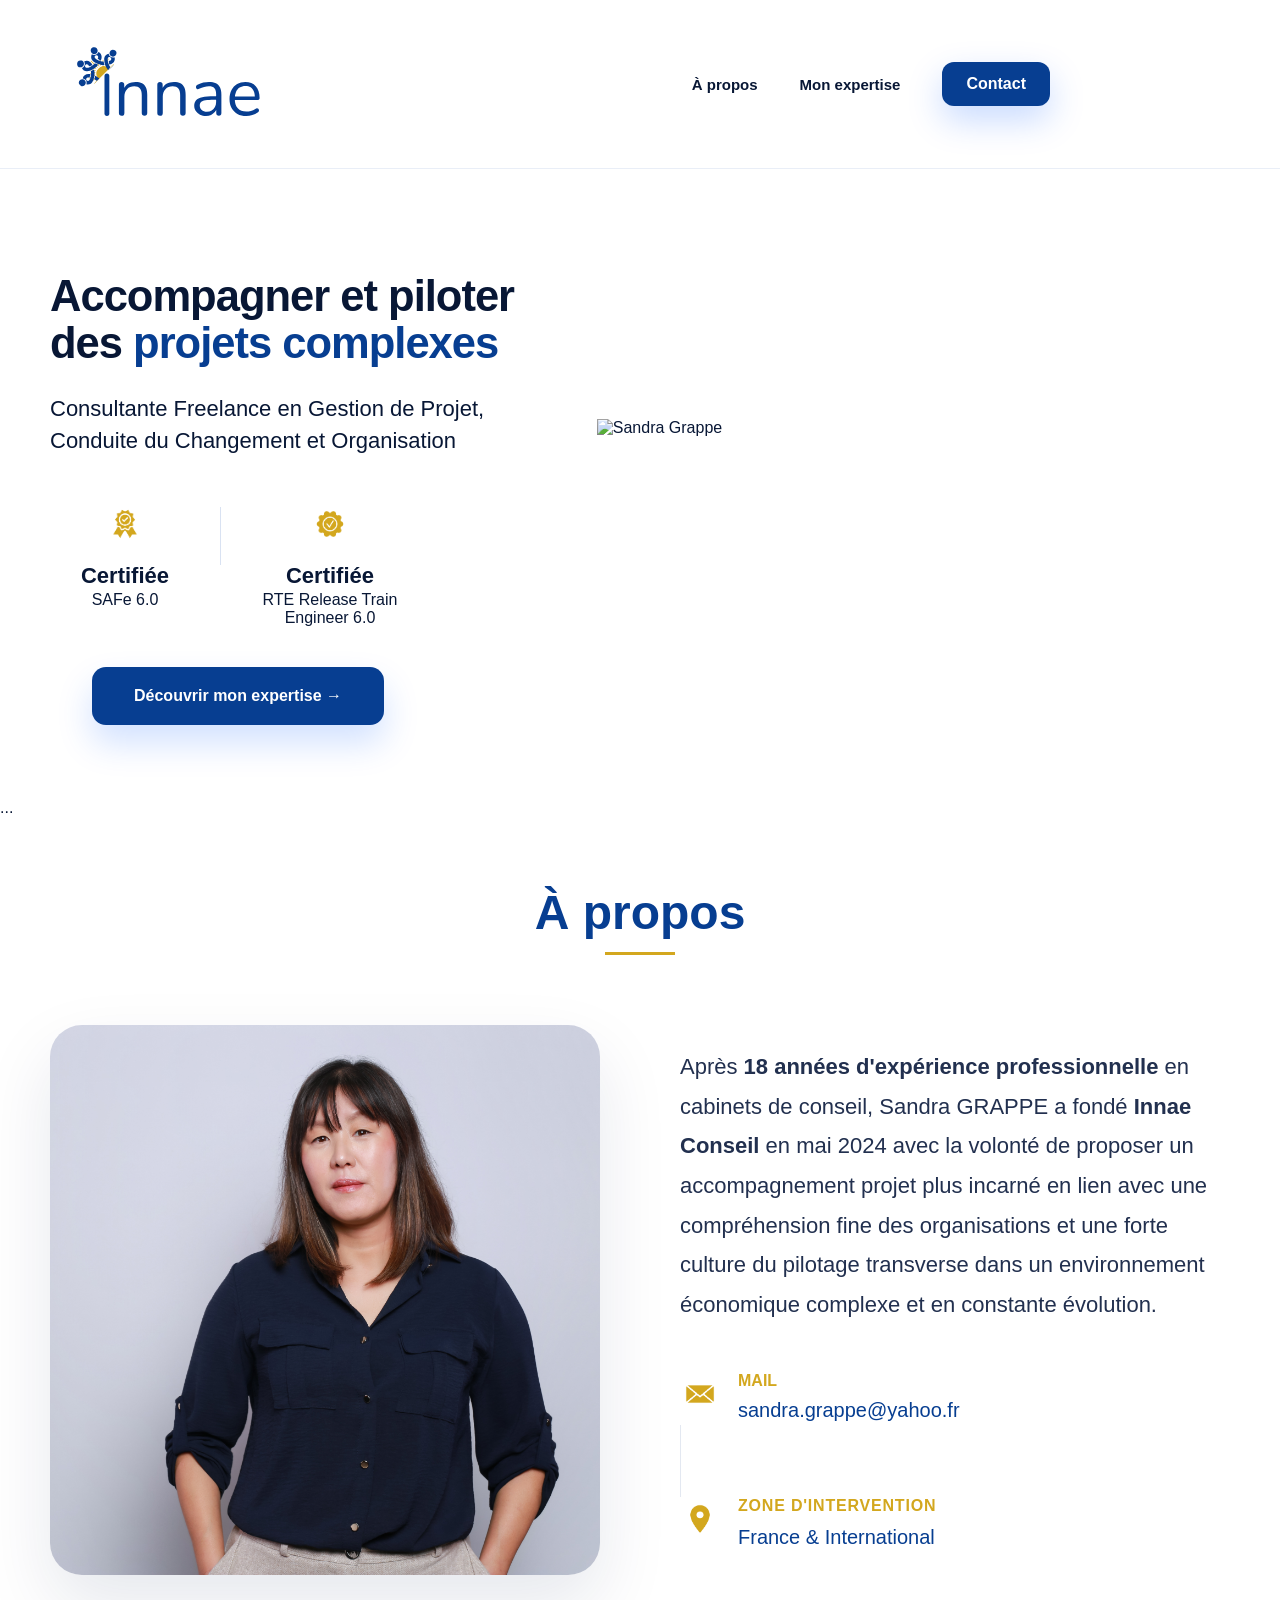
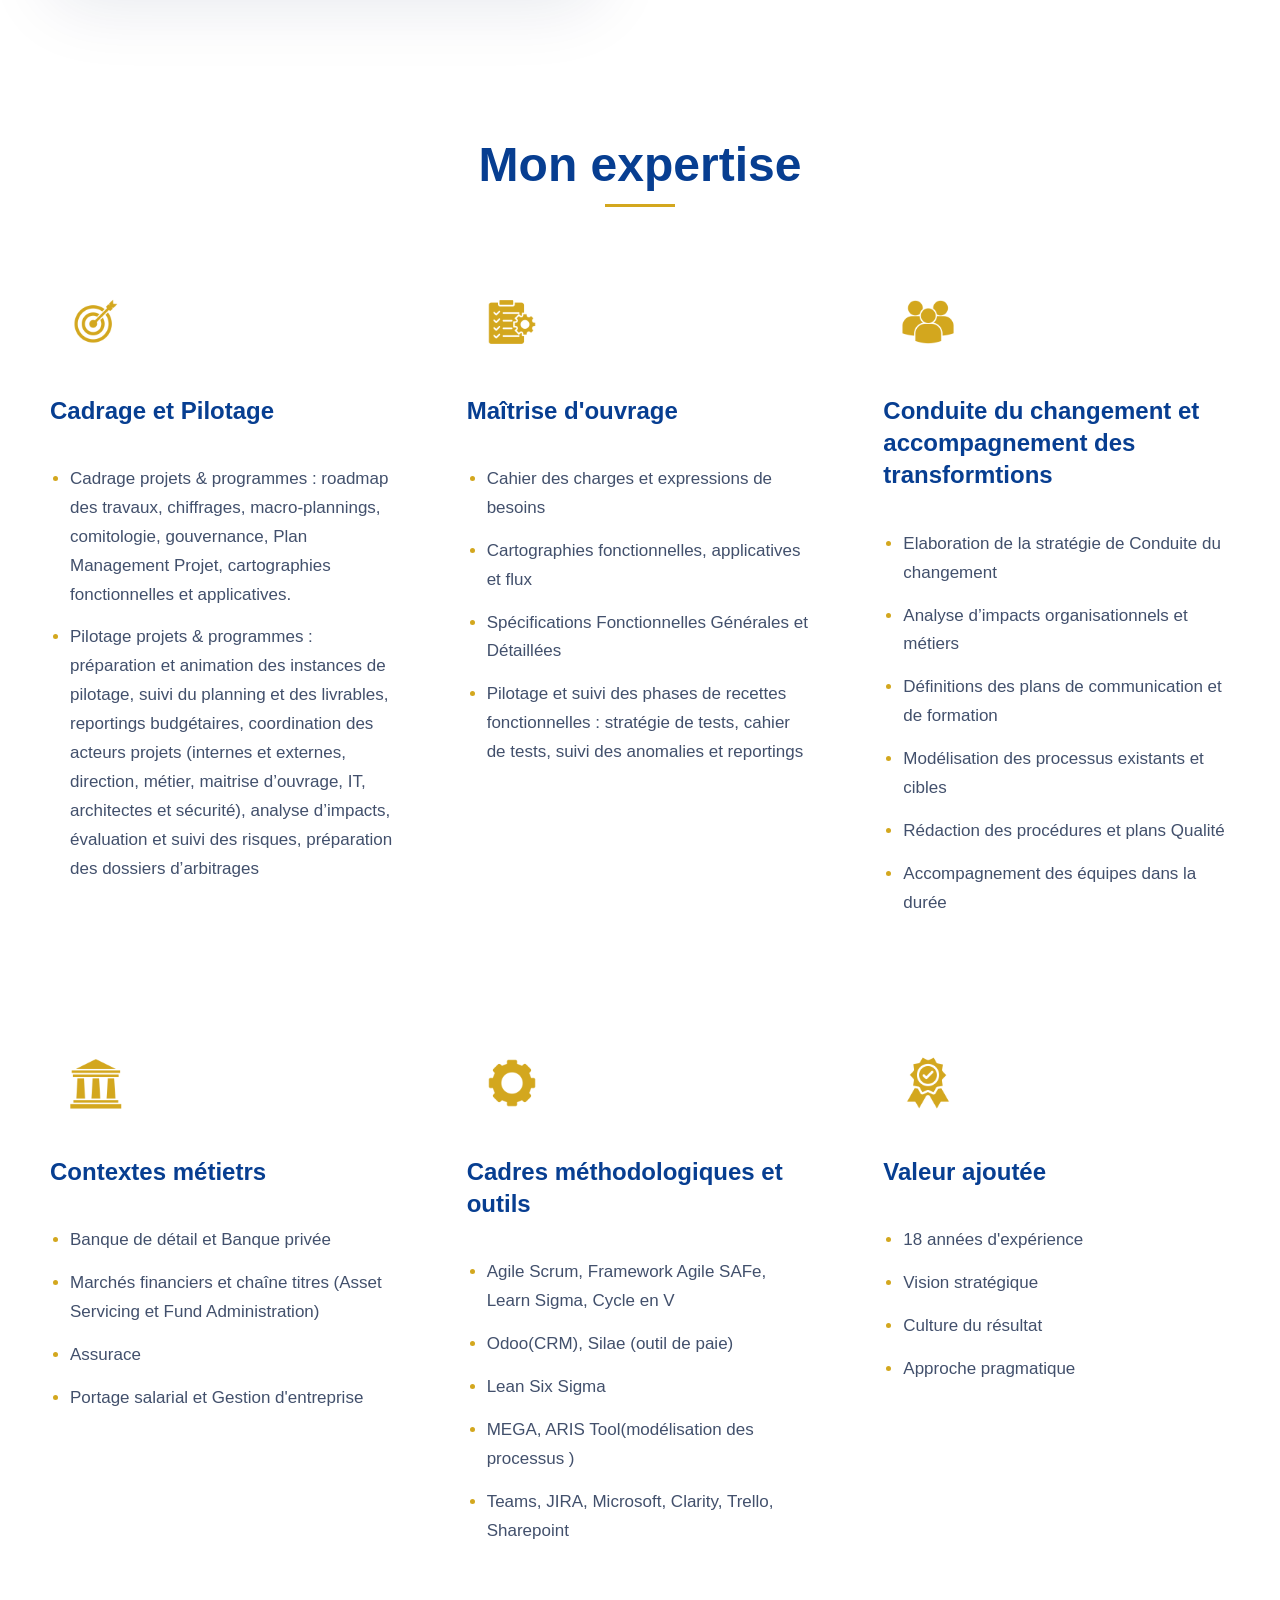
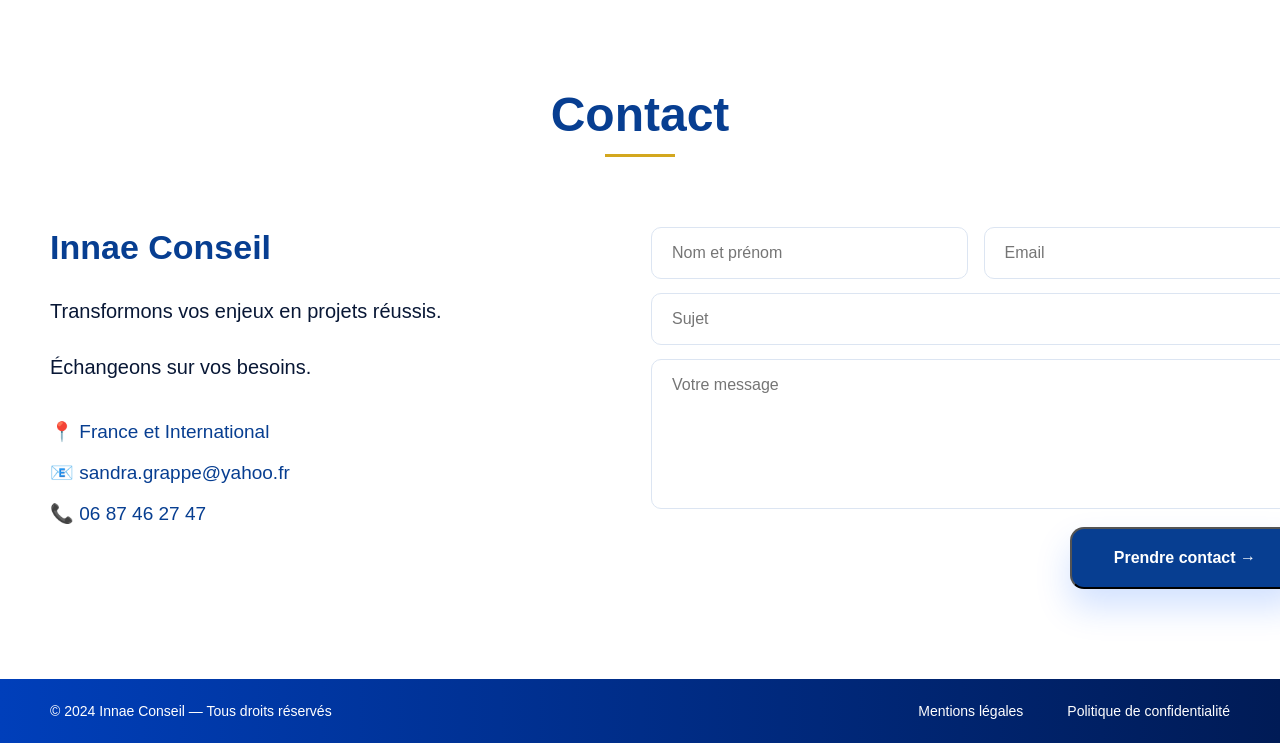
==== commit edbf6ce6: "Mise àa jour réunion atelier 2" ====
--- a/index.html
+++ b/index.html
@@ -3,7 +3,7 @@
 <head>
   <meta charset="utf-8" />
   <meta name="viewport" content="width=device-width, initial-scale=1" />
-  <title>Sandra Grappe — Gestion de projet & Conduite du changement</title>
+  <title>Sandra Grappe — Gestion de projets & Conduite du changement</title>
   <link rel="stylesheet" href="styles.css" />
 </head>
 
@@ -46,27 +46,27 @@
       </h1>
 
       <p class="hero-subtitle">
-        Consultante Freelance en Gestion de Projet Conduite du Changement et Organisation
+        Consultante Freelance en Gestion de Projet,<br>
+         Conduite du Changement et Organisation
       </p>
 
       <div class="hero-proof">
         <div class="proof-item">
-          <img class="proof-icon" src="images/icon_experience_Innae.png" alt="18 ans d'expérience">
-          <strong>18 ans</strong>
-          <small>d’expérience</small>
-        </div>
-
-        <div class="proof-item">
-          <img class="proof-icon" src="images/Banque_INNAE.png" alt="Banque Assurance Finance">
-          <strong>Banque</strong>
-          <small>Assurance • Finance</small>
-        </div>
-
-        <div class="proof-item">
-          <img class="proof-icon" src="images/certifié_iNNAE.png" alt="Certification SAFe">
+          <img class="proof-icon" src="images/certifié_iNNAE.png" alt=">Certifié SAFe 6.0">
           <strong>Certifiée</strong>
           <small>SAFe 6.0</small>
         </div>
+
+        <div class="proof-item">
+          <img class="proof-icon" src="images/RTE_CERTIF.png" alt="Certifiée RTE">
+          <strong>Certifiée</strong>
+          <small>
+              RTE Release Train<br>
+              Engineer 6.0
+          </small>
+          
+        </div>
+
       </div>
 
       <a class="btn-primary" href="#expertise">
@@ -89,7 +89,7 @@
 
 </section>
 
-
+  <!-- À propos -->
 <section id="apropos" class="about section">
 
     <div class="container">
@@ -108,17 +108,15 @@
             <!-- Texte -->
             <div class="about-content">
 
-                <h3>Sandra Grappe</h3>
-
                 <p>
                     Après <strong>18 années d'expérience professionnelle</strong> en cabinets de conseil,
-                    Sandra a fondé <strong>Innae Conseil</strong> en mai 2024 avec la volonté de proposer
+                    Sandra GRAPPE a fondé <strong>Innae Conseil</strong> en mai 2024 avec la volonté de proposer
                     un accompagnement projet plus incarné en lien avec une compréhension fine des organisations
                     et une forte culture du pilotage transverse dans un environnement économique complexe et en constante évolution.
                 </p>
 
         <div class="about-info">
-            <img src="iimages/EMAIL_INNAE.png" alt="">
+            <img src="images/EMAIL_INNAE.png" alt="">
             <div class="about-info-content">
                 <h4>Mail</h4>
                 <a href="mailto:sandra.grappe@yahoo.fr">
@@ -165,13 +163,15 @@
                     <img src="images/cible_INNAE.png" alt="Pilotage de projets complexes">
                 </div>
 
-                <h3>Pilotage de projets complexes</h3>
-
-                <ul>
-                    <li>Cadrage des objectifs et des enjeux</li>
-                    <li>Macro-planning et feuille de route</li>
-                    <li>Pilotage des budgets, délais et risques</li>
-                    <li>Animation COPROJ, COPIL et COMEX</li>
+                <h3>Cadrage et Pilotage</h3>
+
+                <ul>
+                    <li>Cadrage projets & programmes : roadmap des travaux, chiffrages, macro-plannings, 
+                      comitologie, gouvernance, Plan Management Projet, cartographies fonctionnelles et applicatives. </li>
+                    <li>Pilotage projets & programmes : préparation et animation des instances de pilotage, suivi du planning et 
+                      des livrables, reportings budgétaires, coordination des acteurs projets (internes et externes, direction, métier,
+                       maitrise d’ouvrage, IT, architectes et sécurité), analyse d’impacts, évaluation et suivi des risques, préparation des dossiers d’arbitrages</li>
+                    
                 </ul>
 
             </article>
@@ -186,11 +186,13 @@
                 <h3>Maîtrise d'ouvrage</h3>
 
                 <ul>
-                    <li>Recueil et analyse des besoins</li>
-                    <li>Cahiers des charges</li>
-                    <li>Cartographies fonctionnelles</li>
-                    <li>Spécifications générales et détaillées</li>
-                    <li>Stratégie de tests</li>
+                    <li>Cahier des charges et expressions de besoins</li>
+                    <li>Cartographies fonctionnelles, applicatives et flux</li>
+                    <li>Spécifications Fonctionnelles Générales et Détaillées</li>
+                    <li>Pilotage et suivi des phases de recettes fonctionnelles : stratégie de tests, 
+                          cahier de tests, suivi des anomalies et reportings
+                    </li>
+                
                 </ul>
 
             </article>
@@ -202,14 +204,15 @@
                     <img src="images/Conduite_Changement_Innae.png" alt="Conduite du changement">
                 </div>
 
-                <h3>Conduite du changement</h3>
-
-                <ul>
-                    <li>Analyse d'impacts</li>
-                    <li>Plans de communication</li>
-                    <li>Plans de formation</li>
-                    <li>Accompagnement des équipes</li>
-                    <li>Documentation et procédures</li>
+                <h3>Conduite du changement et accompagnement des transformtions</h3>
+
+                <ul>
+                    <li>Elaboration de la stratégie de Conduite du changement</li>
+                    <li>Analyse d’impacts organisationnels et métiers</li>
+                    <li>Définitions des plans de communication et de formation</li>
+                    <li>Modélisation des processus existants et cibles</li>
+                    <li>Rédaction des procédures et plans Qualité</li>
+                    <li>Accompagnement des équipes dans la durée</li>
                 </ul>
 
             </article>
@@ -221,13 +224,13 @@
                     <img src="images/Banque_INNAE.png" alt="Environnements ">
                 </div>
 
-                <h3>Secteurs d'intervention</h3>
-
-                <ul>
-                    <li>Banque de détail</li>
-                    <li>Banque privée</li>
-                    <li>Marchés financiers</li>
-                    <li>Assurance</li>
+                <h3>Contextes métietrs</h3>
+
+                <ul>
+                    <li>Banque de détail et Banque privée</li>
+                    <li>Marchés financiers et chaîne titres (Asset Servicing et Fund Administration)</li>
+                    <li>Assurace</li>
+                    <li>Portage salarial et Gestion d'entreprise</li>
                 </ul>
 
             </article>
@@ -239,14 +242,14 @@
                     <img src="images/METHODES_OUTILS_INNAE.png" alt="Méthodes et outils">
                 </div>
 
-                <h3>Méthodes & outils</h3>
-
-                <ul>
-                    <li>Cycle en V</li>
-                    <li>Agile • Scrum • SAFe</li>
+                <h3>Cadres méthodologiques et outils</h3>
+
+                <ul>
+                    <li>Agile Scrum, Framework Agile SAFe, Learn Sigma, Cycle en V</li>
+                    <li>Odoo(CRM), Silae (outil de paie)</li>
                     <li>Lean Six Sigma</li>
-                    <li>Pilotage et reporting</li>
-                    <li>Leadership transverse</li>
+                    <li>MEGA, ARIS Tool(modélisation des processus )</li>
+                    <li>Teams, JIRA, Microsoft, Clarity, Trello, Sharepoint </li>
                 </ul>
 
             </article>
@@ -286,12 +289,11 @@
         <h3>Innae Conseil</h3>
 
         <p>
-          Vous avez un projet de transformation, de conduite du changement
-          ou de pilotage de programme ?
+          Transformons vos enjeux en projets réussis.
         </p>
 
         <p>
-          Échangeons ensemble sur vos enjeux et vos besoins.
+          Échangeons sur vos besoins.
         </p>
 
         <ul class="contact-list">
@@ -311,10 +313,10 @@
         <textarea name="message" rows="5" placeholder="Votre message" required></textarea>
 
         <button class="btn-primary" type="submit">
-          Envoyer le message →
+          Prendre contact →
         </button>
       </form>
-
+      
     </div>
   </div>
 </section>
@@ -324,8 +326,8 @@
     <p>© 2024 Innae Conseil — Tous droits réservés</p>
 
     <nav class="footer-nav" aria-label="Liens footer">
-      <a href="#">Mentions légales</a>
-      <a href="#">Politique de confidentialité</a>
+      <a href="mentions-legales.html">Mentions légales</a>
+      <a href="politique-confidentialite.html">Politique de confidentialité</a>
     </nav>
   </div>
 </footer>
--- a/styles.css
+++ b/styles.css
@@ -1,7 +1,7 @@
 :root{
-  --blue:#0057ff;
-  --blue-dark:#061943;
-  --gold:#d49a00;
+  --blue:#073E91;
+  --blue-dark:#073E91;
+  --gold:#d3a71e;
   --text:#081735;
   --muted:#5d6678;
   --line:#e9eef7;
@@ -52,26 +52,38 @@
   top:0;
   z-index:50;
   border-bottom:1px solid var(--line);
+  background:#fff;
 }
 
 .nav-container{
   width:min(var(--max), calc(100% - 64px));
-  height:82px;
+  height: 168px; /* un peu plus haut pour respirer */
   margin:0 auto;
   display:flex;
   align-items:center;
   justify-content:space-between;
 }
 
+.brand{
+  display:flex;
+  align-items:center;
+  height:100%;
+}
+
 .logo{
-  width:220px;
+  width:260px;       /* logo légèrement plus grand */
   height:auto;
+  display:block;
+
+  transform:translateY(12px); /* descend légèrement le logo */
 }
 
 .nav{
-  display:flex;
-  align-items:center;
-  gap:42px;
+    display:flex;
+    align-items:center;
+    gap:42px;
+
+    margin-right:180px;   /* décale tout le menu vers la gauche */
 }
 
 .nav-link{
@@ -104,6 +116,7 @@
 .hero{
   background:#fff;
   padding:50px 0 20px;
+  padding-bottom: 20px; /* Augmentation de l'espace en bas du hero */
 }
 
 .hero-grid{
@@ -111,7 +124,7 @@
   grid-template-columns:46% 54%;
   align-items:center;
   gap:24px;
-  min-height:400px;
+  min-height:560px;
 }
 
 .hero-left{
@@ -119,18 +132,19 @@
   flex-direction:column;
   align-items:flex-start;
   width:100%;
-  max-width:640px;
+  max-width:620px;
 }
 
 .hero-title{
-  margin:0 0 26px;
-  max-width:600px;
-  font-size:clamp(38px, 3.4vw, 52px);
-  line-height:1.08;
-  letter-spacing:-1px;
-  font-weight:900;
-  color:var(--blue-dark);
-}
+    max-width:530PX;
+    margin:0 0 26px;
+    font-size:clamp(38px, 3.4vw, 48px);
+    line-height:1.08;
+    letter-spacing:-1px;
+    font-weight:500px;
+    color:var(--text);
+}
+
 
 .hero-title .accent{
   color:var(--blue);
@@ -138,24 +152,22 @@
 }
 
 .hero-subtitle{
-  width:100%;
-  max-width:600px;
-  margin:0 0 46px;
-  font-size:22px;
-  line-height:1.45;
-  color:var(--blue-dark);
-}
-
+    max-width:530px;
+    font-size:22px;
+    line-height:1.45;
+    margin:0 0 42px;
+}
 .hero-proof{
   display:flex;
   align-items:flex-start;
-  gap:42px;
-  margin:0 0 28px;
+  gap:55px;
+  margin:0 0 38px;
+  margin-bottom: 40px;
 }
 
 .proof-item{
   position:relative;
-  width:125px;
+  width:150px;
   min-width:125px;
   display:flex;
   flex-direction:column;
@@ -177,28 +189,28 @@
   width:50px;
   height:50px;
   object-fit:contain;
-  display:block;
-  margin-bottom:14px;
+  margin-bottom:6px; /* au lieu de 12px, 14px ou plus */
 }
 
 .proof-item strong{
-  font-size:20px;
+  margin-top:8px;
+  font-size:22px;
   font-weight:900;
-  color:var(--blue-dark);
 }
 
 .proof-item small{
-  font-size:15px;
-  color:#3f4d68;
+  margin-top:2px;
+  font-size:16px;
 }
 
 .btn-primary{
   display:inline-flex;
   align-items:center;
   justify-content:center;
-  padding:18px 34px;
+  margin-left: 42px;
+  padding:20px 42px;
   border-radius:14px;
-  background:var(--blue);
+  background:var(--blue-dark);
   color:#fff;
   text-decoration:none;
   font-size:16px;
@@ -215,7 +227,7 @@
 .hero-visual{
   width:125%;
   max-width:960px;
-  margin-left:auto;
+  margin-left:-20px;
   margin-top:-80px;
 }
 
@@ -549,6 +561,184 @@
   background:#e3e8f1;
 }
 
+/* PAGE MENTIONS LÉGALES */
+
+.legal-page{
+  background:#fff;
+}
+
+.legal-hero{
+  padding:90px 0 40px;
+  text-align:center;
+}
+
+.legal-hero h1{
+  margin:0;
+  font-size:52px;
+  line-height:1.1;
+  font-weight:900;
+  color:var(--blue-dark);
+}
+
+.legal-hero .title-line{
+  width:76px;
+  height:4px;
+  background:var(--gold);
+  margin:24px auto 0;
+  border-radius:4px;
+}
+
+.legal-content{
+  padding:40px 0 110px;
+}
+
+.legal-container{
+  max-width:900px;
+}
+
+.legal-container h2{
+  margin:46px 0 16px;
+  font-size:28px;
+  line-height:1.25;
+  color:var(--blue-dark);
+}
+
+.legal-container p{
+  margin:0 0 18px;
+  font-size:18px;
+  line-height:1.75;
+  color:#283653;
+}
+
+.legal-container a{
+  color:var(--blue-dark);
+  font-weight:700;
+  text-decoration:none;
+}
+
+.legal-container a:hover{
+  text-decoration:underline;
+}
+
+/* =========================
+   PAGE POLITIQUE CONFIDENTIALITÉ
+   + PAGES LÉGALES
+========================= */
+
+.legal-page{
+  background:#fff;
+  color:var(--text);
+}
+
+.legal-hero{
+  padding:90px 0 40px;
+  text-align:center;
+}
+
+.legal-hero h1{
+  margin:0;
+  font-size:clamp(36px, 5vw, 56px);
+  line-height:1.1;
+  font-weight:900;
+  color:var(--blue-dark);
+}
+
+.legal-hero .title-line{
+  width:76px;
+  height:4px;
+  background:var(--gold);
+  margin:24px auto 0;
+  border-radius:4px;
+}
+
+.legal-content{
+  padding:40px 0 110px;
+}
+
+.legal-container{
+  max-width:920px;
+}
+
+.legal-container h2{
+  margin:48px 0 16px;
+  font-size:28px;
+  line-height:1.25;
+  font-weight:900;
+  color:var(--blue-dark);
+}
+
+.legal-container p,
+.legal-container li{
+  font-size:18px;
+  line-height:1.75;
+  color:#283653;
+}
+
+.legal-container p{
+  margin:0 0 18px;
+}
+
+.legal-container ul{
+  margin:0 0 24px;
+  padding-left:24px;
+}
+
+.legal-container li{
+  margin-bottom:10px;
+}
+
+.legal-container li::marker{
+  color:var(--gold);
+}
+
+.legal-container a{
+  color:var(--blue-dark);
+  font-weight:800;
+  text-decoration:none;
+}
+
+.legal-container a:hover{
+  color:var(--blue);
+  text-decoration:underline;
+}
+
+/* Case RGPD formulaire contact */
+
+.checkbox-rgpd{
+  width:100%;
+  max-width:100%;
+  display:flex;
+  align-items:flex-start;
+  justify-content:flex-start;
+  gap:10px;
+
+  margin:18px 0 26px;
+  padding:0;
+
+  font-size:14px;
+  line-height:1.45;
+  color:#42506c;
+  text-align:left;
+}
+
+.checkbox-rgpd input{
+  width:16px;
+  height:16px;
+  margin:3px 0 0;
+  flex:0 0 auto;
+}
+
+.checkbox-rgpd span{
+  display:block;
+  flex:1;
+  max-width:620px;
+}
+
+.checkbox-rgpd a{
+  color:var(--blue-dark);
+  font-weight:800;
+  text-decoration:none;
+}
 /* Responsive */
 @media (max-width:900px){
   .about-grid{
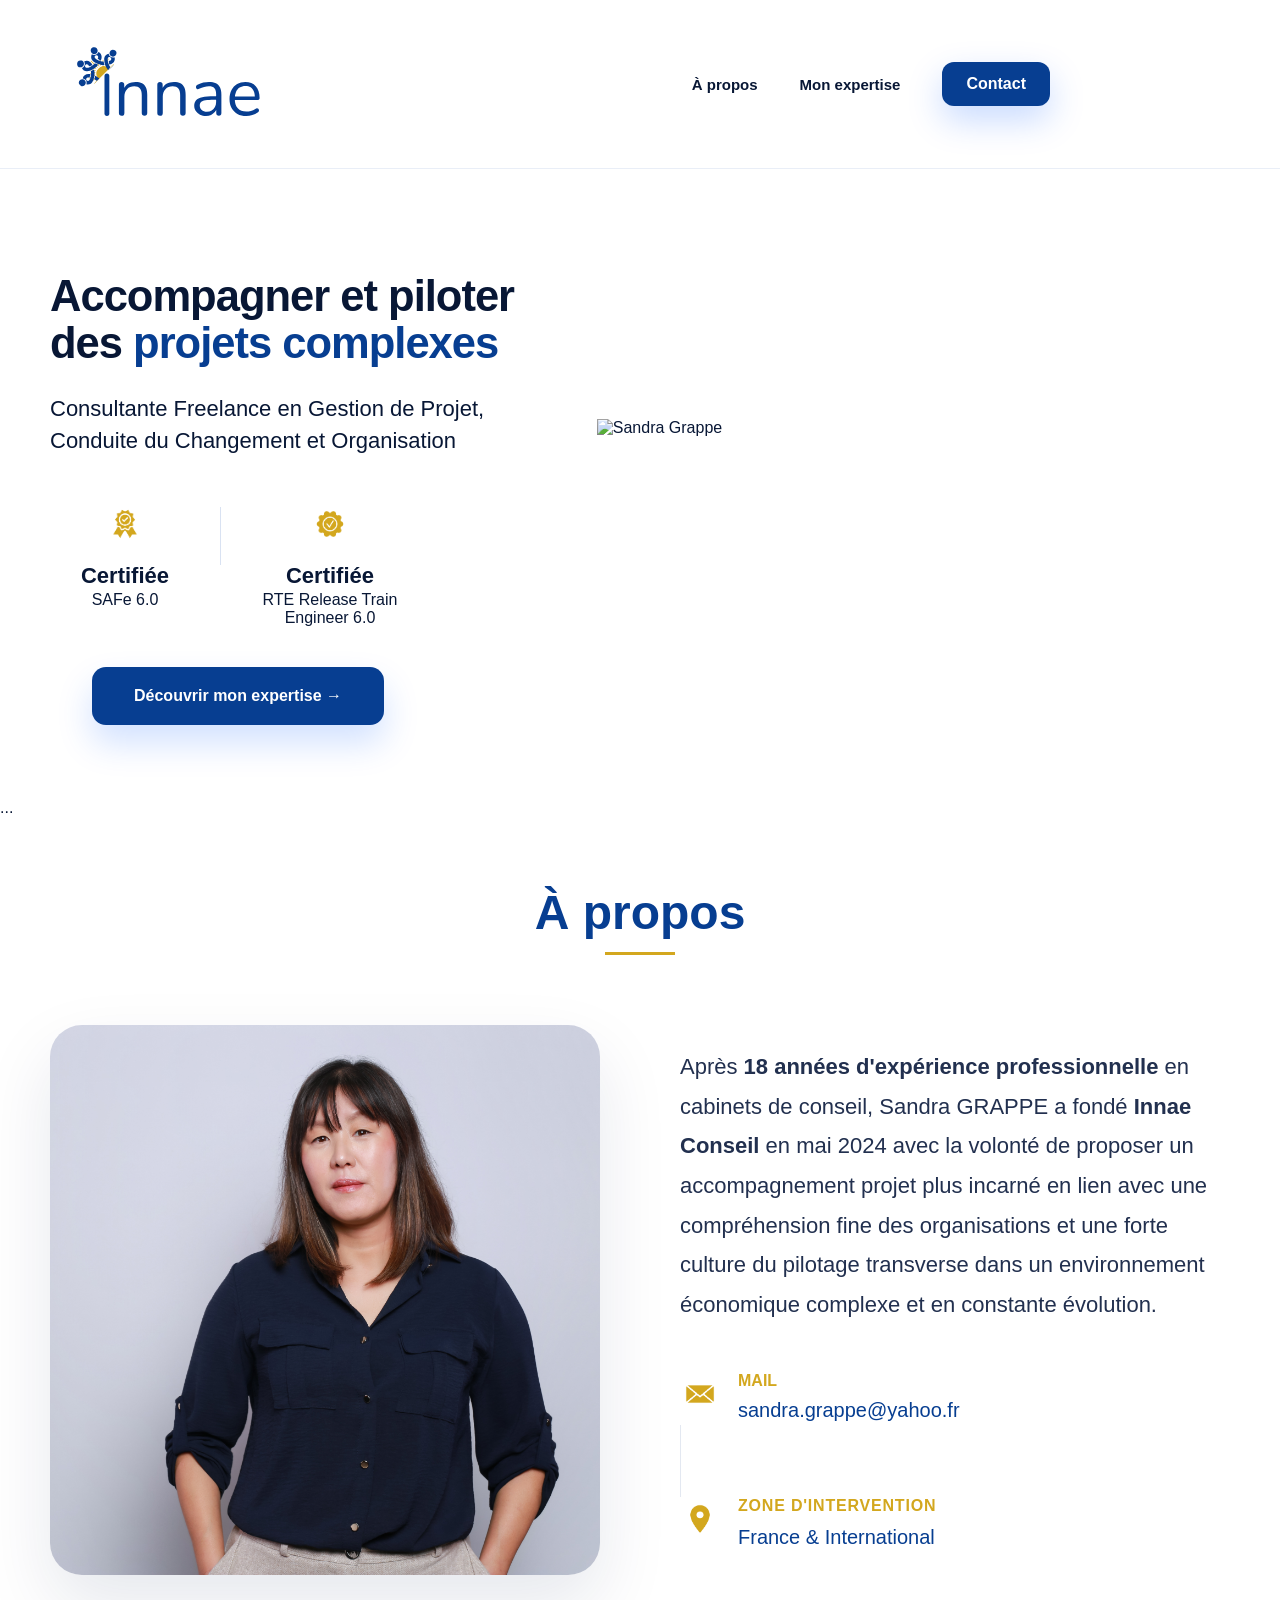
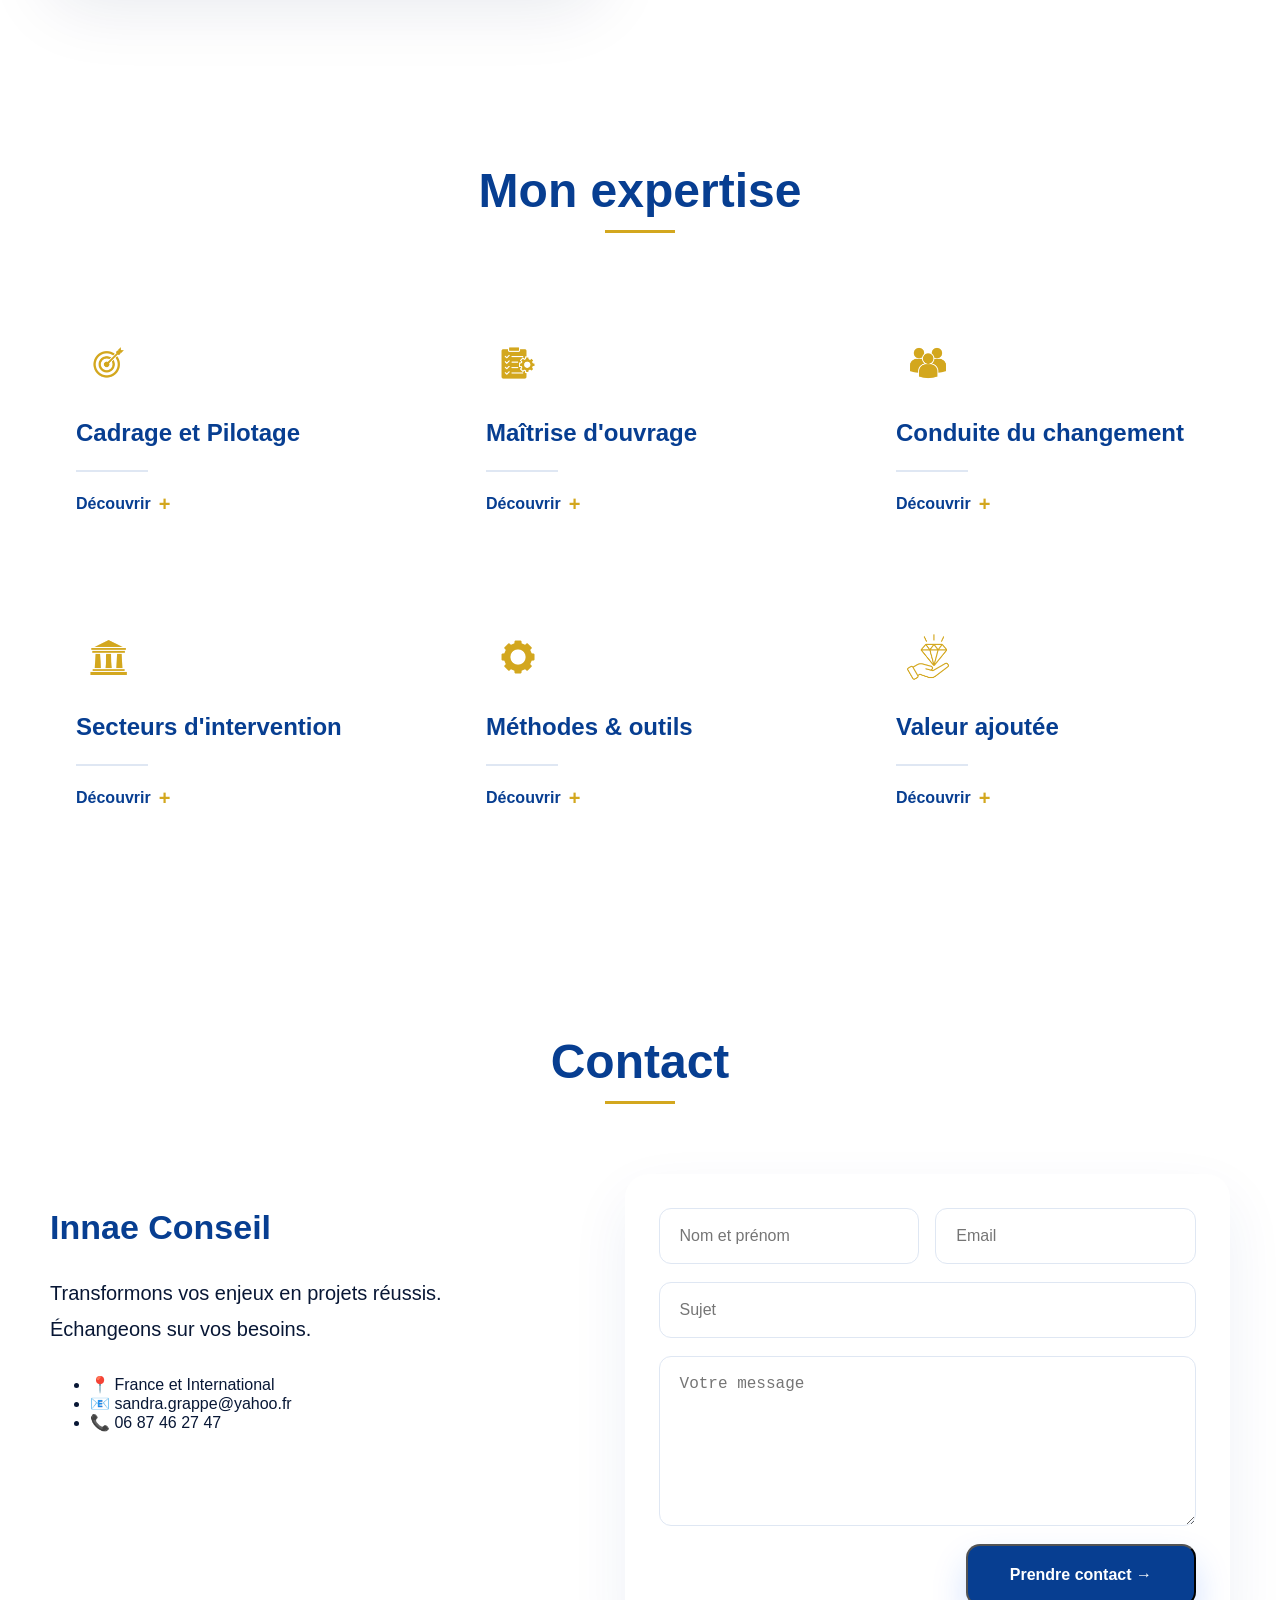
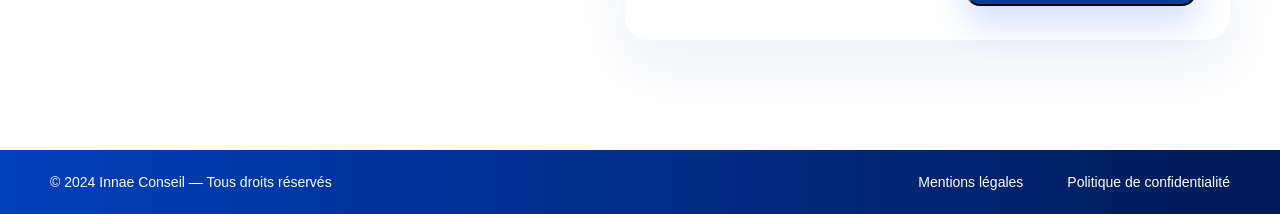
==== commit 16ab94d6: "Optimisation de la section Expertise et mise à jour des icones" ====
--- a/index.html
+++ b/index.html
@@ -146,135 +146,168 @@
 </section>
 
   <!-- MON EXPERTISE -->
-  <section class="section" id="expertise">
-
-    <div class="container">
-
-        <h2 class="section-title">
-            Mon expertise
-        </h2>
-
-        <div class="expertise-grid">
-
-            <!-- 1 -->
-            <article class="expertise-item">
-
-                <div class="expertise-icon">
-                    <img src="images/cible_INNAE.png" alt="Pilotage de projets complexes">
-                </div>
-
-                <h3>Cadrage et Pilotage</h3>
-
-                <ul>
-                    <li>Cadrage projets & programmes : roadmap des travaux, chiffrages, macro-plannings, 
-                      comitologie, gouvernance, Plan Management Projet, cartographies fonctionnelles et applicatives. </li>
-                    <li>Pilotage projets & programmes : préparation et animation des instances de pilotage, suivi du planning et 
-                      des livrables, reportings budgétaires, coordination des acteurs projets (internes et externes, direction, métier,
-                       maitrise d’ouvrage, IT, architectes et sécurité), analyse d’impacts, évaluation et suivi des risques, préparation des dossiers d’arbitrages</li>
-                    
-                </ul>
-
-            </article>
-
-            <!-- 2 -->
-            <article class="expertise-item">
-
-                <div class="expertise-icon">
-                    <img src="images/Maitrise d'ouvrage_INNAE .png" alt="Maitrise d'ouvrage">
-                </div>
-
-                <h3>Maîtrise d'ouvrage</h3>
-
-                <ul>
-                    <li>Cahier des charges et expressions de besoins</li>
-                    <li>Cartographies fonctionnelles, applicatives et flux</li>
-                    <li>Spécifications Fonctionnelles Générales et Détaillées</li>
-                    <li>Pilotage et suivi des phases de recettes fonctionnelles : stratégie de tests, 
-                          cahier de tests, suivi des anomalies et reportings
-                    </li>
-                
-                </ul>
-
-            </article>
-
-            <!-- 3 -->
-            <article class="expertise-item">
-
-                <div class="expertise-icon">
-                    <img src="images/Conduite_Changement_Innae.png" alt="Conduite du changement">
-                </div>
-
-                <h3>Conduite du changement et accompagnement des transformtions</h3>
-
-                <ul>
-                    <li>Elaboration de la stratégie de Conduite du changement</li>
-                    <li>Analyse d’impacts organisationnels et métiers</li>
-                    <li>Définitions des plans de communication et de formation</li>
-                    <li>Modélisation des processus existants et cibles</li>
-                    <li>Rédaction des procédures et plans Qualité</li>
-                    <li>Accompagnement des équipes dans la durée</li>
-                </ul>
-
-            </article>
-
-            <!-- 4 -->
-            <article class="expertise-item">
-
-                <div class="expertise-icon">
-                    <img src="images/Banque_INNAE.png" alt="Environnements ">
-                </div>
-
-                <h3>Contextes métietrs</h3>
-
-                <ul>
-                    <li>Banque de détail et Banque privée</li>
-                    <li>Marchés financiers et chaîne titres (Asset Servicing et Fund Administration)</li>
-                    <li>Assurace</li>
-                    <li>Portage salarial et Gestion d'entreprise</li>
-                </ul>
-
-            </article>
-
-            <!-- 5 -->
-            <article class="expertise-item">
-
-                <div class="expertise-icon">
-                    <img src="images/METHODES_OUTILS_INNAE.png" alt="Méthodes et outils">
-                </div>
-
-                <h3>Cadres méthodologiques et outils</h3>
-
-                <ul>
-                    <li>Agile Scrum, Framework Agile SAFe, Learn Sigma, Cycle en V</li>
-                    <li>Odoo(CRM), Silae (outil de paie)</li>
-                    <li>Lean Six Sigma</li>
-                    <li>MEGA, ARIS Tool(modélisation des processus )</li>
-                    <li>Teams, JIRA, Microsoft, Clarity, Trello, Sharepoint </li>
-                </ul>
-
-            </article>
-
-            <!-- 6 -->
-            <article class="expertise-item">
-
-                <div class="expertise-icon">
-                    <img src="images/certifié_iNNAE.png" alt="">
-                </div>
-
-                <h3>Valeur ajoutée</h3>
-
-                <ul>
-                    <li>18 années d'expérience</li>
-                    <li>Vision stratégique</li>
-                    <li>Culture du résultat</li>
-                    <li>Approche pragmatique</li>
-                </ul>
-
-            </article>
-
-        </div>
-
-    </div>
+  <section id="expertise" class="expertise">
+
+  <div class="container">
+
+    <h2 class="section-title">Mon expertise</h2>
+
+    <div class="expertise-grid">
+
+      <div class="expertise-item">
+  <img class="expertise-icon" src="images/cible_INNAE.png" alt="Cadrage et Pilotage">
+
+  <h3>Cadrage et Pilotage</h3>
+
+  <div class="expertise-divider"></div>
+
+  <button class="expertise-toggle" type="button">
+    Découvrir
+  </button>
+
+  <ul class="expertise-list">
+    <li>Cadrage projets & programmes : roadmap des travaux, chiffrages, macro-plannings, comitologie, gouvernance, Plan Management Projet, cartographies fonctionnelles et applicatives.</li>
+    <li>Pilotage projets & programmes : préparation et animation des instances de pilotage, suivi du planning et des livrables, reportings budgétaires, coordination des acteurs projets (internes et externes, direction, métier, maitrise d’ouvrage, IT, architectes et sécurité), analyse d’impacts, évaluation et suivi des risques, préparation des dossiers d’arbitrages</li>
+  </ul>
+</div>
+      <!-- 2 -->
+      <div class="expertise-item">
+
+        <img class="expertise-icon" src="images/Maitrise d'ouvrage_INNAE .png" alt="Maîtrise d'ouvrage">
+
+        <h3>Maîtrise d'ouvrage</h3>
+
+        <div class="expertise-divider"></div>
+
+        <button class="expertise-toggle" type="button">
+          Découvrir
+        </button>
+
+        <ul class="expertise-list">
+          <li>Recueil et analyse des besoins.</li>
+
+          <li>Rédaction des cahiers des charges et expressions de besoins.</li>
+
+          <li>Cartographies fonctionnelles, applicatives et flux.</li>
+
+          <li>Spécifications Fonctionnelles Générales et Détaillées.</li>
+
+          <li>Pilotage des recettes fonctionnelles, stratégie de tests et suivi des anomalies.</li>
+        </ul>
+
+      </div>
+
+      <!-- 3 -->
+      <div class="expertise-item">
+
+        <img class="expertise-icon" src="images/Conduite_Changement_Innae.png" alt="Conduite du changement">
+
+        <h3>Conduite du changement</h3>
+
+        <div class="expertise-divider"></div>
+
+        <button class="expertise-toggle" type="button">
+          Découvrir
+        </button>
+
+        <ul class="expertise-list">
+          <li>Définition de la stratégie de conduite du changement.</li>
+
+          <li>Analyse des impacts organisationnels et métiers.</li>
+
+          <li>Élaboration des plans de communication et de formation.</li>
+
+          <li>Modélisation des processus existants et cibles.</li>
+
+          <li>Rédaction des procédures, plans qualité et accompagnement des équipes.</li>
+        </ul>
+
+      </div>
+
+      <!-- 4 -->
+      <div class="expertise-item">
+
+        <img class="expertise-icon" src="images/Banque_INNAE.png" alt="Secteurs d'intervention">
+
+        <h3>Secteurs d'intervention</h3>
+
+        <div class="expertise-divider"></div>
+
+        <button class="expertise-toggle" type="button">
+          Découvrir
+        </button>
+
+        <ul class="expertise-list">
+          <li>Banque et Assurance.</li>
+
+          <li>Industrie.</li>
+
+          <li>Énergie.</li>
+
+          <li>Secteur public.</li>
+
+          <li>Services.</li>
+        </ul>
+
+      </div>
+
+      <!-- 5 -->
+      <div class="expertise-item">
+
+        <img class="expertise-icon" src="images/METHODES_OUTILS_INNAE.png" alt="Méthodes et outils">
+
+        <h3>Méthodes &amp; outils</h3>
+
+        <div class="expertise-divider"></div>
+
+        <button class="expertise-toggle" type="button">
+          Découvrir
+        </button>
+
+        <ul class="expertise-list">
+          <li>Cycle en V.</li>
+
+          <li>Agile Scrum.</li>
+
+          <li>SAFe®.</li>
+
+          <li>Jira, Confluence, Microsoft Project.</li>
+
+          <li>Suite Microsoft 365.</li>
+        </ul>
+
+      </div>
+
+      <!-- 6 -->
+      <div class="expertise-item">
+
+        <img class="expertise-icon" src="images/Valeur Ajoutée.png" alt="Valeur ajoutée">
+
+        <h3>Valeur ajoutée</h3>
+
+        <div class="expertise-divider"></div>
+
+        <button class="expertise-toggle" type="button">
+          Découvrir
+        </button>
+
+        <ul class="expertise-list">
+          <li>Vision transverse des organisations.</li>
+
+          <li>Capacité à fédérer les équipes.</li>
+
+          <li>Pilotage des transformations complexes.</li>
+
+          <li>Approche pragmatique orientée résultats.</li>
+
+          <li>Accompagnement des décideurs et des métiers.</li>
+        </ul>
+
+      </div>
+
+    </div>
+
+  </div>
 
 </section>
 
@@ -289,10 +322,7 @@
         <h3>Innae Conseil</h3>
 
         <p>
-          Transformons vos enjeux en projets réussis.
-        </p>
-
-        <p>
+          Transformons vos enjeux en projets réussis.<br>
           Échangeons sur vos besoins.
         </p>
 
--- a/styles.css
+++ b/styles.css
@@ -391,71 +391,102 @@
 }
 
 .expertise-grid{
-
     display:grid;
-
     grid-template-columns:repeat(3,1fr);
-
-    gap:90px 70px;
+    gap:55px 50px;
 
 }
 
 .expertise-item{
-
-    display:flex;
-    flex-direction:column;
-
+  padding:28px 26px;
+  border-radius:22px;
+  transition:.3s ease;
+}
+
+.expertise-item:hover{
+  background:#fff;
+  box-shadow:0 22px 50px rgba(7,62,145,.08);
+  transform:translateY(-6px);
 }
 
 .expertise-icon{
-    margin-bottom:4px;
-}
-
-.expertise-icon img{
-    width:90px;
-    height:90px;
-    object-fit:contain;
-    display:block;
-
-    /* Conserve les couleurs d'origine de l'icône */
-    filter:none;
-}
+  width: 64px;
+  height:64px;
+  object-fit:contain;
+  margin-bottom:22px;
+}
+
 .expertise-item h3{
-
-    margin-bottom:22px;
-
-    font-size:24px;
-
-    line-height:1.35;
-
-    font-weight:800;
-
-    color:var(--blue-dark);
-
-}
-
-.expertise-item ul{
-
-    padding-left:20px;
-
-}
-
-.expertise-item li{
-
-    margin-bottom:14px;
-
-    line-height:1.7;
-
-    font-size:17px;
-
-    color:#42506c;
-
-}
-
-.expertise-item li::marker{
-
-    color:var(--gold);
-
+  margin:0 0 18px;
+  font-size:24px;
+  line-height:1.3;
+  font-weight:900;
+  color:var(--blue-dark);
+}
+
+
+.expertise-divider{
+  width:72px;
+  height:2px;
+  background:#dfe7f3;
+  margin:22px 0;
+  transition:.35s ease;
+}
+
+.expertise-item:hover .expertise-divider{
+  width:120px;
+  background:var(--gold);
+}
+
+.expertise-toggle{
+  display:inline-flex;
+  align-items:center;
+  gap:8px;
+  padding:0;
+  background:none;
+  border:none;
+  color:var(--blue-dark);
+  font-weight:900;
+  font-size:16px;
+  cursor:pointer;
+  transition:.25s ease;
+}
+
+.expertise-toggle:hover{
+  color:var(--gold);
+  transform:translateX(6px);
+}
+
+.expertise-toggle::after{
+  content:"+";
+  font-size:20px;
+  line-height:1;
+  color:var(--gold);
+}
+
+.expertise-item.active .expertise-toggle::after{
+  content:"−";
+}
+
+.expertise-list{
+  display:none;
+  margin:18px 0 0;
+  padding-left:20px;
+}
+
+.expertise-item.active .expertise-list{
+  display:block;
+}
+
+.expertise-list li{
+  margin-bottom:12px;
+  font-size:16px;
+  line-height:1.65;
+  color:#42506c;
+}
+
+.expertise-list li::marker{
+  color:var(--gold);
 }
 
 /* ===========================
@@ -561,6 +592,120 @@
   background:#e3e8f1;
 }
 
+
+/*======================================
+              CONTACT
+======================================*/
+
+.contact{
+    padding:90px 0 110px;
+    background:#fff;
+}
+
+.contact-grid{
+    display:grid;
+    grid-template-columns:1fr 1.2fr;
+    gap:70px;
+    align-items:start;
+}
+
+.contact-info h3{
+    font-size:34px;
+    font-weight:900;
+    color:var(--blue-dark);
+    margin-bottom:28px;
+}
+
+.contact-info p{
+    font-size:20px;
+    line-height:1.8;
+    margin-bottom:28px;
+}
+
+.contact-details{
+    margin-top:40px;
+}
+
+.contact-details p{
+    margin:18px 0;
+    font-size:18px;
+    color:var(--blue-dark);
+}
+
+.contact-form{
+    display:flex;
+    flex-direction:column;
+    gap:18px;
+
+    background:#fff;
+    padding:34px;
+    border-radius:24px;
+    box-shadow:0 24px 60px rgba(7,62,145,.07);
+}
+
+.form-row{
+    display:grid;
+    grid-template-columns:1fr 1fr;
+    gap:16px;
+}
+
+.contact-form input,
+.contact-form textarea{
+    width:100%;
+    padding:18px 20px;
+    border:1px solid #dfe7f3;
+    border-radius:12px;
+    font-size:16px;
+    color:var(--blue-dark);
+    background:#fff;
+}
+
+.contact-form textarea{
+    resize:vertical;
+    min-height:170px;
+}
+
+.contact-form input:focus,
+.contact-form textarea:focus{
+    outline:none;
+    border-color:var(--blue-dark);
+    box-shadow:0 0 0 4px rgba(7,62,145,.08);
+}
+
+.contact-form .btn-primary{
+    align-self:flex-end;
+    margin-left:0;
+}
+/* FOOTER */
+.footer{
+  background:linear-gradient(90deg, #003fba, #001b56);
+  color:#fff;
+  padding:24px 0;
+}
+
+.footer-grid{
+  display:flex;
+  align-items:center;
+  justify-content:space-between;
+  gap:24px;
+}
+
+.footer p{
+  margin:0;
+  font-size:14px;
+}
+
+.footer-nav{
+  display:flex;
+  gap:44px;
+}
+
+.footer-nav a{
+  color:#fff;
+  text-decoration:none;
+  font-size:14px;
+}
+
 /* PAGE MENTIONS LÉGALES */
 
 .legal-page{
@@ -760,112 +905,6 @@
   }
 }
 
-/* CONTACT */
-.contact{
-  padding:60px 0 90px;
-  background:#fff;
-}
-
-.contact .section-title{
-  margin-bottom:70px;
-}
-
-.contact-grid{
-  display:grid;
-  grid-template-columns:45% 55%;
-  gap:70px;
-  align-items:start;
-}
-
-.contact-info h3{
-  margin:0 0 26px;
-  font-size:34px;
-  line-height:1.2;
-  color:var(--blue-dark);
-}
-
-.contact-info p{
-  max-width:440px;
-  margin:0 0 22px;
-  font-size:20px;
-  line-height:1.7;
-  color:var(--text);
-}
-
-.contact-list{
-  list-style:none;
-  padding:0;
-  margin:36px 0 0;
-}
-
-.contact-list li{
-  margin-bottom:18px;
-  font-size:19px;
-  color:var(--blue-dark);
-}
-
-.contact-form{
-  width:100%;
-  display:flex;
-  flex-direction:column;
-  gap:14px;
-}
-
-.form-row{
-  display:grid;
-  grid-template-columns:1fr 1fr;
-  gap:16px;
-}
-
-.contact-form input,
-.contact-form textarea{
-  width:100%;
-  padding:16px 20px;
-  border:1px solid #dce5f2;
-  border-radius:10px;
-  font:inherit;
-}
-
-.contact-form textarea{
-  min-height:150px;
-  resize:vertical;
-}
-
-.contact-form .btn-primary{
-  align-self:flex-end;
-  margin-top:4px;
-}
-
-/* FOOTER */
-.footer{
-  background:linear-gradient(90deg, #003fba, #001b56);
-  color:#fff;
-  padding:24px 0;
-}
-
-.footer-grid{
-  display:flex;
-  align-items:center;
-  justify-content:space-between;
-  gap:24px;
-}
-
-.footer p{
-  margin:0;
-  font-size:14px;
-}
-
-.footer-nav{
-  display:flex;
-  gap:44px;
-}
-
-.footer-nav a{
-  color:#fff;
-  text-decoration:none;
-  font-size:14px;
-}
-
 /* RESPONSIVE */
 @media (max-width:1100px){
   .hero-grid{
